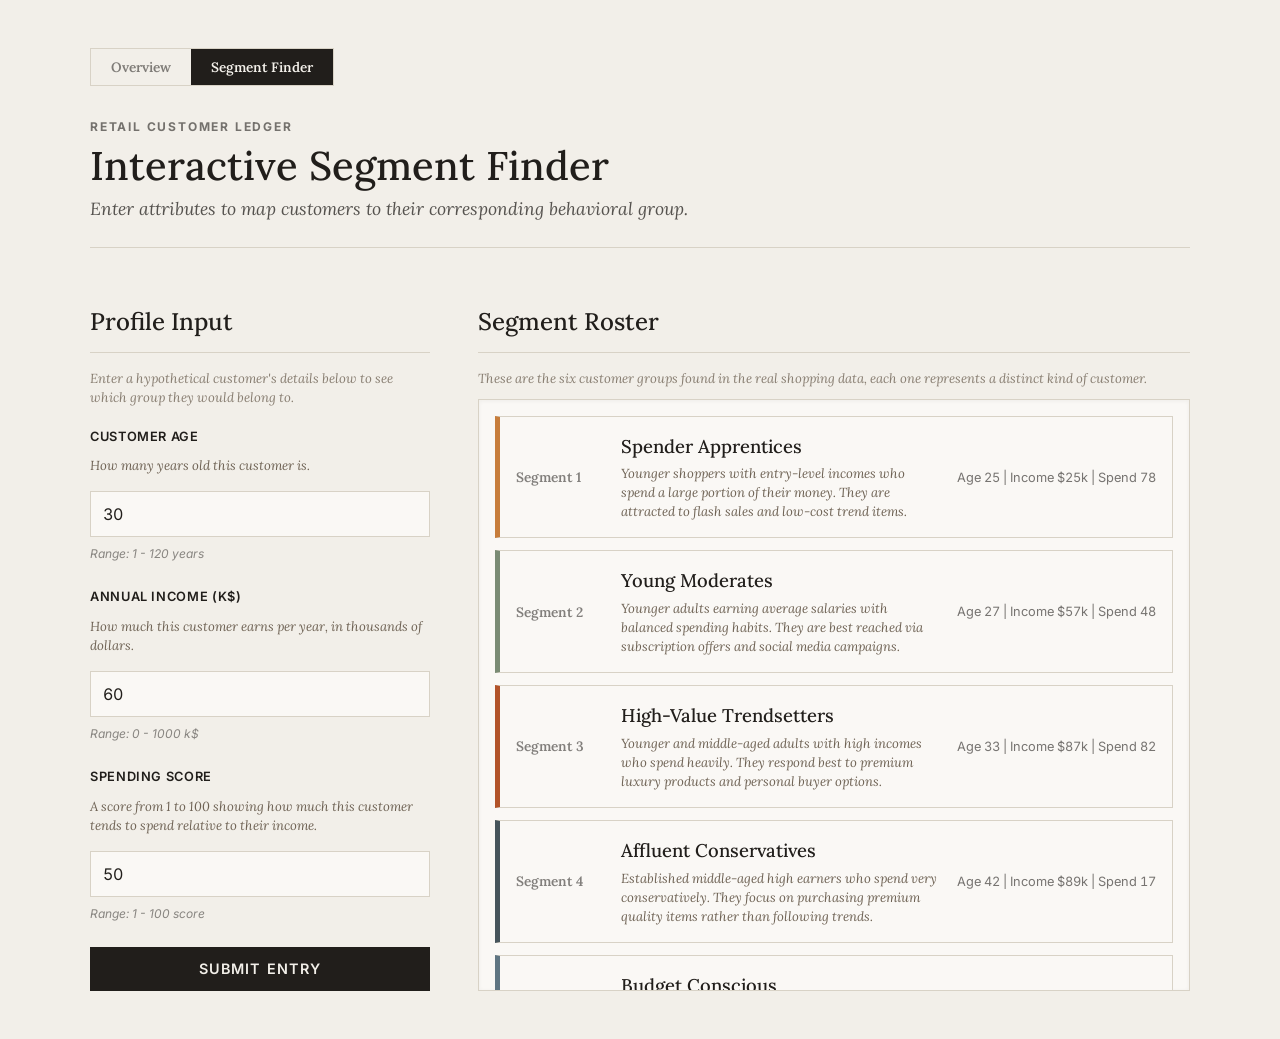
==== frontend/segment-finder.html @ 9b1ce19f "first commit" ====
<!DOCTYPE html>
<html lang="en">
<head>
    <meta charset="UTF-8">
    <meta name="viewport" content="width=device-width, initial-scale=1.0">
    <title>Interactive Segment Finder</title>
    <meta name="description" content="An interactive ledger interface to classify customer attributes and explore behavioral groups.">
    <link rel="preconnect" href="https://fonts.googleapis.com">
    <link rel="preconnect" href="https://fonts.gstatic.com" crossorigin>
    <link href="https://fonts.googleapis.com/css2?family=Inter:wght@400;500;600;700&family=Lora:ital,wght@0,400;0,500;0,600;0,700;1,400&display=swap" rel="stylesheet">
    <link rel="stylesheet" href="style.css?v=2">
</head>
<body class="tool-page">
    <div class="ledger-wrapper">
        <nav class="page-switcher">
            <a href="index.html" class="page-tab">Overview</a>
            <a href="segment-finder.html" class="page-tab active">Segment Finder</a>
        </nav>

        <header class="ledger-header">
            <span class="ledger-meta">Retail Customer Ledger</span>
            <h1>Interactive Segment Finder</h1>
            <p class="header-desc">Enter attributes to map customers to their corresponding behavioral group.</p>
        </header>

        <div class="ledger-body">
            <section class="entry-panel">
                <div class="card-header-line">
                    <h2>Profile Input</h2>
                </div>
                <p class="annotation-text section-annotation">Enter a hypothetical customer's details below to see which group they would belong to.</p>
                
                <form id="segment-form" novalidate>
                    <div class="input-field">
                        <label for="age">Customer Age</label>
                        <span class="annotation-text input-annotation">How many years old this customer is.</span>
                        <input type="number" id="age" name="age" min="1" max="120" value="30" required>
                        <span class="field-hint">Range: 1 - 120 years</span>
                    </div>

                    <div class="input-field">
                        <label for="annual_income">Annual Income (k$)</label>
                        <span class="annotation-text input-annotation">How much this customer earns per year, in thousands of dollars.</span>
                        <input type="number" id="annual_income" name="annual_income" min="0" max="1000" value="60" required>
                        <span class="field-hint">Range: 0 - 1000 k$</span>
                    </div>

                    <div class="input-field">
                        <label for="spending_score">Spending Score</label>
                        <span class="annotation-text input-annotation">A score from 1 to 100 showing how much this customer tends to spend relative to their income.</span>
                        <input type="number" id="spending_score" name="spending_score" min="1" max="100" value="50" required>
                        <span class="field-hint">Range: 1 - 100 score</span>
                    </div>

                    <button type="submit" class="ink-btn" id="submit-btn">
                        <span id="btn-text">Submit Entry</span>
                        <span id="btn-loader" class="ink-spinner" aria-hidden="true"></span>
                    </button>
                </form>

                <div id="error-banner" class="error-box" role="alert"></div>
            </section>

            <section class="roster-panel">
                <div class="card-header-line">
                    <h2>Segment Roster</h2>
                </div>
                <p class="annotation-text section-annotation">These are the six customer groups found in the real shopping data, each one represents a distinct kind of customer.</p>

                <div class="roster-drawer" id="roster-drawer" tabindex="0" aria-label="Customer Segment Roster">
                    <div class="roster-row" data-cluster-id="4">
                        <div class="row-header">
                            <span class="row-index">Segment 1</span>
                            <div class="row-title-container">
                                <h3 class="row-title">Spender Apprentices</h3>
                                <p class="annotation-text row-plain-desc">Younger shoppers with entry-level incomes who spend a large portion of their money. They are attracted to flash sales and low-cost trend items.</p>
                            </div>
                            <span class="row-summary">Age 25 | Income $25k | Spend 78</span>
                        </div>
                        <div class="row-content">
                            <p class="row-desc">Young customers with low incomes but high spending scores.</p>
                            <div class="row-strategy">
                                <span class="strategy-label">Recommended Action:</span>
                                <p class="strategy-text">Promote flash sales, student discounts, and buy-now-pay-later options.</p>
                            </div>
                            <div class="profile-slot" id="slot-4"></div>
                            <div class="row-metrics">
                                <div class="metric"><span class="val">25</span><span class="lbl">Avg Age</span></div>
                                <div class="metric"><span class="val">$25k</span><span class="lbl">Avg Income</span></div>
                                <div class="metric"><span class="val">78/100</span><span class="lbl">Avg Spend</span></div>
                                <div class="metric"><span class="val">23</span><span class="lbl">Size</span></div>
                            </div>
                        </div>
                    </div>

                    <div class="roster-row" data-cluster-id="1">
                        <div class="row-header">
                            <span class="row-index">Segment 2</span>
                            <div class="row-title-container">
                                <h3 class="row-title">Young Moderates</h3>
                                <p class="annotation-text row-plain-desc">Younger adults earning average salaries with balanced spending habits. They are best reached via subscription offers and social media campaigns.</p>
                            </div>
                            <span class="row-summary">Age 27 | Income $57k | Spend 48</span>
                        </div>
                        <div class="row-content">
                            <p class="row-desc">Younger customers with moderate incomes and moderate spending habits.</p>
                            <div class="row-strategy">
                                <span class="strategy-label">Recommended Action:</span>
                                <p class="strategy-text">Engage through social media marketing and subscription-based service offers.</p>
                            </div>
                            <div class="profile-slot" id="slot-1"></div>
                            <div class="row-metrics">
                                <div class="metric"><span class="val">27</span><span class="lbl">Avg Age</span></div>
                                <div class="metric"><span class="val">$57k</span><span class="lbl">Avg Income</span></div>
                                <div class="metric"><span class="val">48/100</span><span class="lbl">Avg Spend</span></div>
                                <div class="metric"><span class="val">39</span><span class="lbl">Size</span></div>
                            </div>
                        </div>
                    </div>

                    <div class="roster-row" data-cluster-id="3">
                        <div class="row-header">
                            <span class="row-index">Segment 3</span>
                            <div class="row-title-container">
                                <h3 class="row-title">High-Value Trendsetters</h3>
                                <p class="annotation-text row-plain-desc">Younger and middle-aged adults with high incomes who spend heavily. They respond best to premium luxury products and personal buyer options.</p>
                            </div>
                            <span class="row-summary">Age 33 | Income $87k | Spend 82</span>
                        </div>
                        <div class="row-content">
                            <p class="row-desc">Young-to-middle-aged customers with high incomes and high spending scores.</p>
                            <div class="row-strategy">
                                <span class="strategy-label">Recommended Action:</span>
                                <p class="strategy-text">Target with luxury items, new arrivals, and personal shopper services.</p>
                            </div>
                            <div class="profile-slot" id="slot-3"></div>
                            <div class="row-metrics">
                                <div class="metric"><span class="val">33</span><span class="lbl">Avg Age</span></div>
                                <div class="metric"><span class="val">$87k</span><span class="lbl">Avg Income</span></div>
                                <div class="metric"><span class="val">82/100</span><span class="lbl">Avg Spend</span></div>
                                <div class="metric"><span class="val">39</span><span class="lbl">Size</span></div>
                            </div>
                        </div>
                    </div>

                    <div class="roster-row" data-cluster-id="2">
                        <div class="row-header">
                            <span class="row-index">Segment 4</span>
                            <div class="row-title-container">
                                <h3 class="row-title">Affluent Conservatives</h3>
                                <p class="annotation-text row-plain-desc">Established middle-aged high earners who spend very conservatively. They focus on purchasing premium quality items rather than following trends.</p>
                            </div>
                            <span class="row-summary">Age 42 | Income $89k | Spend 17</span>
                        </div>
                        <div class="row-content">
                            <p class="row-desc">Middle-aged customers with high incomes but low spending scores.</p>
                            <div class="row-strategy">
                                <span class="strategy-label">Recommended Action:</span>
                                <p class="strategy-text">Target with high-end premium goods and exclusive VIP invitations.</p>
                            </div>
                            <div class="profile-slot" id="slot-2"></div>
                            <div class="row-metrics">
                                <div class="metric"><span class="val">42</span><span class="lbl">Avg Age</span></div>
                                <div class="metric"><span class="val">$89k</span><span class="lbl">Avg Income</span></div>
                                <div class="metric"><span class="val">17/100</span><span class="lbl">Avg Spend</span></div>
                                <div class="metric"><span class="val">33</span><span class="lbl">Size</span></div>
                            </div>
                        </div>
                    </div>

                    <div class="roster-row" data-cluster-id="5">
                        <div class="row-header">
                            <span class="row-index">Segment 5</span>
                            <div class="row-title-container">
                                <h3 class="row-title">Budget Conscious</h3>
                                <p class="annotation-text row-plain-desc">Middle-aged shoppers with lower incomes who spend very conservatively. They are highly price-sensitive and look for clearance sales and discounts.</p>
                            </div>
                            <span class="row-summary">Age 46 | Income $26k | Spend 19</span>
                        </div>
                        <div class="row-content">
                            <p class="row-desc">Middle-aged to older customers with low incomes and low spending scores.</p>
                            <div class="row-strategy">
                                <span class="strategy-label">Recommended Action:</span>
                                <p class="strategy-text">Focus on budget friendly products and clearance sales.</p>
                            </div>
                            <div class="profile-slot" id="slot-5"></div>
                            <div class="row-metrics">
                                <div class="metric"><span class="val">46</span><span class="lbl">Avg Age</span></div>
                                <div class="metric"><span class="val">$26k</span><span class="lbl">Avg Income</span></div>
                                <div class="metric"><span class="val">19/100</span><span class="lbl">Avg Spend</span></div>
                                <div class="metric"><span class="val">21</span><span class="lbl">Size</span></div>
                            </div>
                        </div>
                    </div>

                    <div class="roster-row" data-cluster-id="0">
                        <div class="row-header">
                            <span class="row-index">Segment 6</span>
                            <div class="row-title-container">
                                <h3 class="row-title">Traditionalists</h3>
                                <p class="annotation-text row-plain-desc">Older shoppers with moderate incomes and balanced spending habits. They prefer practical, reliable products and value-based loyalty programs.</p>
                            </div>
                            <span class="row-summary">Age 56 | Income $54k | Spend 49</span>
                        </div>
                        <div class="row-content">
                            <p class="row-desc">Older customers with moderate incomes and moderate spending habits.</p>
                            <div class="row-strategy">
                                <span class="strategy-label">Recommended Action:</span>
                                <p class="strategy-text">Target with practical, reliable products and loyalty program incentives.</p>
                            </div>
                            <div class="profile-slot" id="slot-0"></div>
                            <div class="row-metrics">
                                <div class="metric"><span class="val">56</span><span class="lbl">Avg Age</span></div>
                                <div class="metric"><span class="val">$54k</span><span class="lbl">Avg Income</span></div>
                                <div class="metric"><span class="val">49/100</span><span class="lbl">Avg Spend</span></div>
                                <div class="metric"><span class="val">45</span><span class="lbl">Size</span></div>
                            </div>
                        </div>
                    </div>
                </div>
            </section>
        </div>
    </div>
    <script src="script.js"></script>
</body>
</html>
---- frontend/style.css ----
:root {
    --paper: #F2EFE9;
    --ink: #211E1B;
    --line: #D8D2C6;
    --border-focus: #8C8273;
    --input-bg: #FAF8F5;
    --error-bg: #F5EAE6;
    --error-border: #D16A5C;
    --error-text: #8F2D1F;
    --transition-curve: cubic-bezier(0.4, 0, 0.2, 1);
    
    --seg-3: #B25329;
    --seg-4: #C77D3B;
    --seg-0: #A0825B;
    --seg-1: #7A8B74;
    --seg-5: #5F7582;
    --seg-2: #46545B;
}

* {
    box-sizing: border-box;
    margin: 0;
    padding: 0;
}

body {
    background-color: var(--paper);
    color: var(--ink);
    font-family: "Inter", -apple-system, BlinkMacSystemFont, "Segoe UI", Roboto, sans-serif;
    font-size: 0.95rem;
    line-height: 1.5;
    min-height: 100vh;
    display: flex;
    justify-content: center;
    padding: 3rem 1.5rem;
}

.ledger-wrapper {
    width: 100%;
    max-width: 1100px;
    margin: 0 auto;
    display: flex;
    flex-direction: column;
    gap: 3.5rem;
}

.page-switcher {
    display: flex;
    gap: 0;
    border: 1px solid var(--line);
    align-self: flex-start;
    margin-bottom: -1.5rem;
}

.page-tab {
    font-family: "Lora", Georgia, serif;
    font-size: 0.85rem;
    font-weight: 600;
    color: var(--ink);
    opacity: 0.55;
    text-decoration: none;
    padding: 0.5rem 1.25rem;
    transition: opacity 0.2s, background-color 0.2s;
}

.page-tab:hover {
    opacity: 0.85;
    background-color: rgba(33, 30, 27, 0.03);
}

.page-tab.active {
    opacity: 1;
    background-color: var(--ink);
    color: var(--paper);
}

.ledger-header {
    border-bottom: 1px solid var(--line);
    padding-bottom: 1.5rem;
}

.ledger-meta {
    font-size: 0.75rem;
    font-weight: 700;
    text-transform: uppercase;
    letter-spacing: 0.15em;
    color: var(--ink);
    opacity: 0.6;
    display: block;
    margin-bottom: 0.5rem;
}

h1 {
    font-family: "Lora", Georgia, serif;
    font-size: 2.5rem;
    font-weight: 500;
    line-height: 1.1;
    margin-bottom: 0.5rem;
}

.header-desc {
    font-family: "Lora", Georgia, serif;
    font-size: 1.1rem;
    font-style: italic;
    opacity: 0.75;
}

.home-section {
    display: flex;
    flex-direction: column;
    gap: 3.5rem;
    padding-bottom: 3.5rem;
    border-bottom: 1px solid var(--line);
}

.home-intro {
    max-width: 850px;
}

.home-lead {
    font-family: "Lora", Georgia, serif;
    font-size: 1.35rem;
    line-height: 1.55;
    color: var(--ink);
}

.process-deck h3,
.previews-deck h3,
.model-mechanics h3 {
    font-family: "Lora", Georgia, serif;
    font-size: 0.85rem;
    font-weight: 700;
    margin-bottom: 1.75rem;
    text-transform: uppercase;
    letter-spacing: 0.1em;
    color: var(--ink);
    opacity: 0.6;
    border-bottom: 1px solid var(--line);
    padding-bottom: 0.5rem;
}

.process-list {
    list-style: none;
    display: grid;
    grid-template-columns: repeat(4, 1fr);
    gap: 2rem;
}

.process-item {
    display: flex;
    flex-direction: column;
    gap: 0.75rem;
}

.process-num {
    font-family: "Lora", Georgia, serif;
    font-size: 2.25rem;
    font-weight: 400;
    line-height: 1;
    color: var(--ink);
    opacity: 0.25;
}

.process-content h4 {
    font-family: "Lora", Georgia, serif;
    font-size: 1.05rem;
    font-weight: 600;
    margin-bottom: 0.5rem;
}

.process-content p {
    font-size: 0.85rem;
    line-height: 1.5;
    opacity: 0.8;
}

.previews-grid {
    display: grid;
    grid-template-columns: repeat(3, 1fr);
    gap: 1.5rem;
}

.preview-card {
    background-color: var(--input-bg);
    border: 1px solid var(--line);
    padding: 1.25rem;
    display: flex;
    flex-direction: column;
    gap: 0.75rem;
}

.preview-tag {
    font-family: "Lora", Georgia, serif;
    font-size: 0.95rem;
    font-weight: 600;
    padding-bottom: 0.25rem;
    border-bottom: 2px solid var(--line);
    display: inline-block;
    align-self: flex-start;
}

.preview-tag.border-3 { border-bottom-color: var(--seg-3); }
.preview-tag.border-4 { border-bottom-color: var(--seg-4); }
.preview-tag.border-0 { border-bottom-color: var(--seg-0); }
.preview-tag.border-1 { border-bottom-color: var(--seg-1); }
.preview-tag.border-5 { border-bottom-color: var(--seg-5); }
.preview-tag.border-2 { border-bottom-color: var(--seg-2); }

.preview-card p {
    font-size: 0.8rem;
    line-height: 1.45;
    opacity: 0.8;
}

.home-cta {
    display: flex;
    justify-content: center;
    margin-top: 0.5rem;
}

.cta-btn {
    padding: 1rem 2.5rem;
    font-size: 0.95rem;
    text-decoration: none;
}

.annotation-text {
    font-family: "Lora", Georgia, serif;
    font-style: italic;
    font-size: 0.82rem;
    color: #6E6254;
    line-height: 1.45;
    display: block;
    margin-top: 0.25rem;
}

.section-annotation {
    margin-bottom: 1.25rem;
    margin-top: 0;
    opacity: 0.8;
}

.input-annotation {
    margin-bottom: 0.5rem;
    margin-top: 0.15rem;
}

.ledger-body {
    display: grid;
    grid-template-columns: 340px 1fr;
    gap: 3rem;
    align-items: start;
}

.entry-panel, .roster-panel {
    background: transparent;
}

.card-header-line {
    border-bottom: 1px solid var(--line);
    padding-bottom: 0.75rem;
    margin-bottom: 1rem;
}

h2 {
    font-family: "Lora", Georgia, serif;
    font-size: 1.5rem;
    font-weight: 500;
}

form {
    display: flex;
    flex-direction: column;
    gap: 1.5rem;
}

.input-field {
    display: flex;
    flex-direction: column;
    gap: 0.5rem;
}

label {
    font-size: 0.8rem;
    font-weight: 600;
    text-transform: uppercase;
    letter-spacing: 0.05em;
}

input[type="number"] {
    background-color: var(--input-bg);
    color: var(--ink);
    border: 1px solid var(--line);
    padding: 0.75rem;
    font-family: "Inter", sans-serif;
    font-variant-numeric: tabular-nums;
    font-size: 1rem;
    width: 100%;
    outline: none;
    transition: border-color 0.2s, box-shadow 0.2s;
}

input[type="number"]:focus {
    border-color: var(--border-focus);
    box-shadow: 0 0 0 2px rgba(140, 130, 115, 0.15);
}

.field-hint {
    font-size: 0.75rem;
    opacity: 0.5;
    font-style: italic;
}

.ink-btn {
    background-color: var(--ink);
    color: var(--paper);
    border: none;
    padding: 0.85rem;
    font-family: "Inter", sans-serif;
    font-size: 0.9rem;
    font-weight: 600;
    text-transform: uppercase;
    letter-spacing: 0.08em;
    cursor: pointer;
    display: flex;
    align-items: center;
    justify-content: center;
    gap: 0.75rem;
    position: relative;
    transition: opacity 0.2s, background-color 0.2s;
}

.ink-btn:hover {
    opacity: 0.9;
}

.ink-btn:disabled {
    opacity: 0.6;
    cursor: not-allowed;
}

.ink-spinner {
    display: none;
    width: 1rem;
    height: 1rem;
    border: 2px solid var(--paper);
    border-radius: 50%;
    border-top-color: transparent;
    animation: spin 0.8s linear infinite;
}

.ink-spinner.visible {
    display: block;
}

@keyframes spin {
    to { transform: rotate(360deg); }
}

.error-box {
    display: none;
    background-color: var(--error-bg);
    border: 1px solid var(--error-border);
    color: var(--error-text);
    padding: 0.75rem;
    font-size: 0.8rem;
    margin-top: 1.5rem;
}

.error-box.visible {
    display: block;
}

.roster-drawer {
    display: flex;
    flex-direction: column;
    gap: 0.75rem;
}

.roster-row {
    background-color: var(--input-bg);
    border: 1px solid var(--line);
    border-left-width: 5px;
    padding: 1rem;
    transition: opacity 0.3s var(--transition-curve), transform 0.3s var(--transition-curve), border-color 0.3s;
}

.roster-row[data-cluster-id="3"] { border-left-color: var(--seg-3); }
.roster-row[data-cluster-id="4"] { border-left-color: var(--seg-4); }
.roster-row[data-cluster-id="0"] { border-left-color: var(--seg-0); }
.roster-row[data-cluster-id="1"] { border-left-color: var(--seg-1); }
.roster-row[data-cluster-id="5"] { border-left-color: var(--seg-5); }
.roster-row[data-cluster-id="2"] { border-left-color: var(--seg-2); }

.row-header {
    display: grid;
    grid-template-columns: 85px 1fr auto;
    align-items: center;
    gap: 1.25rem;
}

.row-index {
    font-family: "Lora", Georgia, serif;
    font-size: 0.85rem;
    font-weight: 600;
    opacity: 0.55;
}

.row-title-container {
    display: flex;
    flex-direction: column;
}

.row-title {
    font-family: "Lora", Georgia, serif;
    font-size: 1.15rem;
    font-weight: 500;
}

.row-summary {
    font-size: 0.8rem;
    opacity: 0.6;
    font-variant-numeric: tabular-nums;
}

.row-content {
    max-height: 0;
    opacity: 0;
    overflow: hidden;
    transition: max-height 0.4s var(--transition-curve), opacity 0.4s var(--transition-curve), padding 0.4s var(--transition-curve);
}

.roster-row.active {
    background-color: #FFFFFF;
    box-shadow: 0 4px 20px rgba(33, 30, 27, 0.04);
}

.roster-row.active .row-content {
    max-height: 400px;
    opacity: 1;
    padding-top: 1.25rem;
    border-top: 1px solid var(--line);
    margin-top: 1rem;
}

.roster-row.active .row-summary {
    display: none;
}

.row-desc {
    font-family: "Lora", Georgia, serif;
    font-size: 1rem;
    line-height: 1.45;
    margin-bottom: 1.25rem;
}

.row-strategy {
    margin-bottom: 1.25rem;
    padding: 0.75rem 1rem;
    background-color: var(--paper);
    border-left: 2px solid var(--ink);
}

.strategy-label {
    font-size: 0.7rem;
    font-weight: 700;
    text-transform: uppercase;
    letter-spacing: 0.05em;
    display: block;
    margin-bottom: 0.25rem;
    opacity: 0.7;
}

.strategy-text {
    font-size: 0.85rem;
    line-height: 1.4;
}

.profile-slot {
    margin-bottom: 1.25rem;
    padding: 0.75rem 1rem;
    border: 1px dashed var(--line);
    background-color: var(--input-bg);
}

.slot-title {
    font-size: 0.7rem;
    font-weight: 700;
    text-transform: uppercase;
    letter-spacing: 0.05em;
    display: block;
    margin-bottom: 0.5rem;
    opacity: 0.7;
}

.slot-metrics {
    display: flex;
    gap: 1.5rem;
}

.slot-metric {
    font-variant-numeric: tabular-nums;
    font-size: 0.8rem;
}

.slot-metric span {
    font-weight: 600;
}

.row-metrics {
    display: grid;
    grid-template-columns: repeat(4, 1fr);
    border-top: 1px solid var(--line);
    padding-top: 1rem;
}

.metric {
    display: flex;
    flex-direction: column;
}

.metric .val {
    font-family: "Inter", sans-serif;
    font-variant-numeric: tabular-nums;
    font-size: 1.1rem;
    font-weight: 600;
}

.metric .lbl {
    font-size: 0.7rem;
    text-transform: uppercase;
    letter-spacing: 0.03em;
    opacity: 0.5;
}

.roster-row.receded {
    opacity: 0.35;
    transform: scale(0.98);
}

@media (max-width: 900px) {
    .process-list {
        grid-template-columns: 1fr 1fr;
    }
    .previews-grid {
        grid-template-columns: 1fr 1fr;
    }
}

@media (max-width: 800px) {
    body {
        padding: 2rem 1rem;
    }
    
    .ledger-wrapper {
        gap: 2.5rem;
    }
    
    .ledger-body {
        grid-template-columns: 1fr;
        gap: 2.5rem;
    }
    
    .row-header {
        grid-template-columns: 80px 1fr;
    }
    
    .row-summary {
        grid-column: 2;
        margin-top: 0.25rem;
    }
    
    .row-metrics {
        grid-template-columns: repeat(2, 1fr);
        gap: 1rem;
    }
}

@media (max-width: 600px) {
    .process-list {
        grid-template-columns: 1fr;
    }
    .previews-grid {
        grid-template-columns: 1fr;
    }
    .row-header {
        grid-template-columns: 1fr;
        gap: 0.5rem;
    }
    .row-index {
        opacity: 0.4;
    }
    .row-summary {
        grid-column: 1;
    }
}

@media (prefers-reduced-motion: reduce) {
    .roster-row,
    .row-content,
    .ink-btn,
    input,
    .page-tab {
        transition: none !important;
        animation: none !important;
    }
}

.model-mechanics {
    margin-top: 1rem;
}

.mechanics-content p {
    font-family: "Lora", Georgia, serif;
    font-size: 1.05rem;
    line-height: 1.55;
    color: var(--ink);
    margin-bottom: 1.5rem;
}

.mechanics-list {
    list-style: none;
    display: grid;
    grid-template-columns: repeat(2, 1fr);
    gap: 2rem;
}

.mechanics-list li {
    font-size: 0.85rem;
    line-height: 1.5;
    opacity: 0.8;
}

.mechanics-list li strong {
    font-family: "Lora", Georgia, serif;
    font-size: 1.05rem;
    font-weight: 600;
    display: block;
    margin-bottom: 0.5rem;
    color: var(--ink);
}

@media (max-width: 900px) {
    .mechanics-list {
        grid-template-columns: 1fr;
    }
}

@media (min-width: 1280px) {
    .tool-page .ledger-body {
        align-items: stretch;
    }
    .tool-page .roster-panel {
        position: relative;
        height: 100%;
    }
    .tool-page #roster-drawer {
        position: absolute;
        top: 95px;
        bottom: 0;
        left: 0;
        right: 0;
        overflow-y: auto;
        background-color: var(--input-bg);
        border: 1px solid var(--line);
        box-shadow: inset 0 1px 4px rgba(33, 30, 27, 0.05);
        padding: 1rem;
        outline: none;
    }
    .tool-page #roster-drawer:focus-visible {
        box-shadow: 0 0 0 2px var(--border-focus);
    }
}
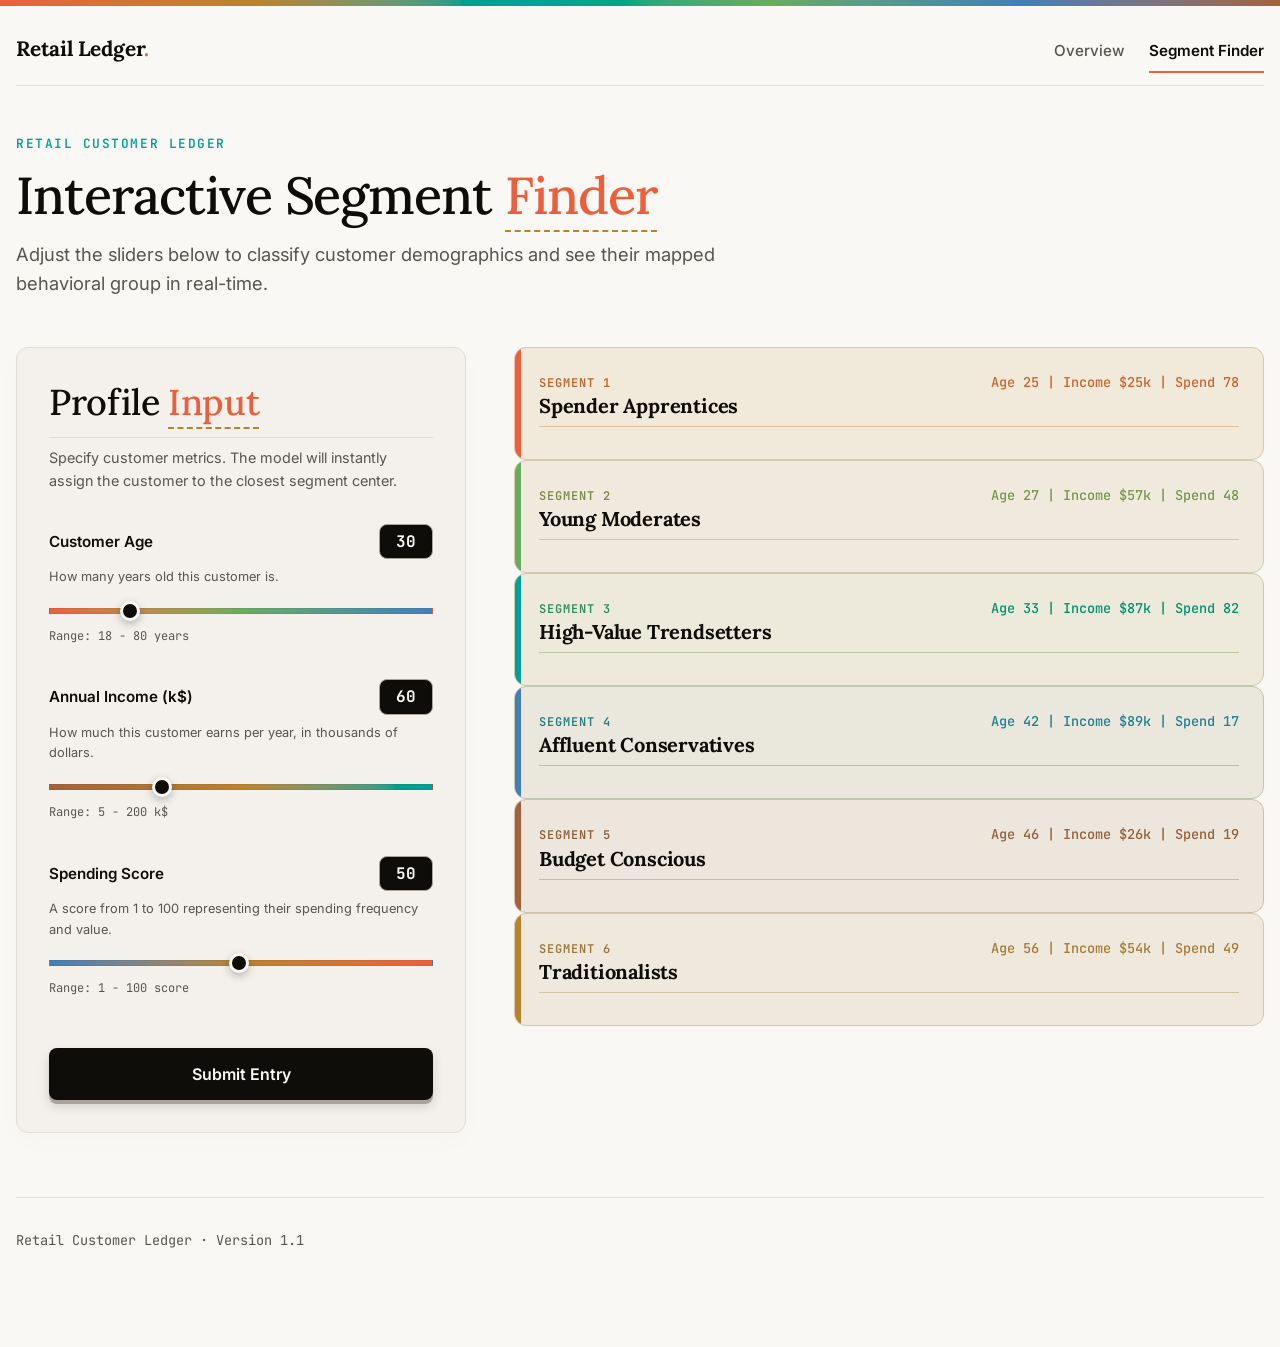
==== commit c22e12da: "Overhaul frontend style, remove comments, configure submit-only prediction with validation" ====
--- a/frontend/segment-finder.html
+++ b/frontend/segment-finder.html
@@ -1,58 +1,77 @@
 <!DOCTYPE html>
 <html lang="en">
+
 <head>
     <meta charset="UTF-8">
     <meta name="viewport" content="width=device-width, initial-scale=1.0">
     <title>Interactive Segment Finder</title>
     <meta name="description" content="An interactive ledger interface to classify customer attributes and explore behavioral groups.">
+    <link rel="icon" type="image/svg+xml" href="favicon.svg">
     <link rel="preconnect" href="https://fonts.googleapis.com">
     <link rel="preconnect" href="https://fonts.gstatic.com" crossorigin>
-    <link href="https://fonts.googleapis.com/css2?family=Inter:wght@400;500;600;700&family=Lora:ital,wght@0,400;0,500;0,600;0,700;1,400&display=swap" rel="stylesheet">
-    <link rel="stylesheet" href="style.css?v=2">
+    <link href="https://fonts.googleapis.com/css2?family=Inter:wght@400;500;600;700&family=Lora:ital,wght@0,400;0,500;0,600;0,700;1,400&family=JetBrains+Mono:wght@400;500&display=swap" rel="stylesheet">
+    <link rel="stylesheet" href="style.css">
 </head>
-<body class="tool-page">
-    <div class="ledger-wrapper">
-        <nav class="page-switcher">
-            <a href="index.html" class="page-tab">Overview</a>
-            <a href="segment-finder.html" class="page-tab active">Segment Finder</a>
+
+<body>
+    <div class="app-container">
+        <nav class="main-nav" aria-label="Primary Navigation">
+            <a href="index.html" class="nav-brand">Retail Ledger</a>
+            <div class="nav-links">
+                <a href="index.html" class="nav-link">Overview</a>
+                <a href="segment-finder.html" class="nav-link active" aria-current="page">Segment Finder</a>
+            </div>
         </nav>
 
-        <header class="ledger-header">
-            <span class="ledger-meta">Retail Customer Ledger</span>
-            <h1>Interactive Segment Finder</h1>
-            <p class="header-desc">Enter attributes to map customers to their corresponding behavioral group.</p>
+        <header class="page-header">
+            <span class="page-meta">Retail Customer Ledger</span>
+            <h1>Interactive Segment <em>Finder</em></h1>
+            <p>Adjust the sliders below to classify customer demographics and see their mapped behavioral group in real-time.</p>
         </header>
 
-        <div class="ledger-body">
-            <section class="entry-panel">
-                <div class="card-header-line">
-                    <h2>Profile Input</h2>
-                </div>
-                <p class="annotation-text section-annotation">Enter a hypothetical customer's details below to see which group they would belong to.</p>
-                
+        <div class="layout-grid">
+            <section class="card-panel" aria-labelledby="input-heading">
+                <h2 id="input-heading" class="panel-title">Profile <em>Input</em></h2>
+                <p class="panel-desc">Specify customer metrics. The model will instantly assign the customer to the closest segment center.</p>
+
                 <form id="segment-form" novalidate>
-                    <div class="input-field">
-                        <label for="age">Customer Age</label>
-                        <span class="annotation-text input-annotation">How many years old this customer is.</span>
-                        <input type="number" id="age" name="age" min="1" max="120" value="30" required>
-                        <span class="field-hint">Range: 1 - 120 years</span>
-                    </div>
-
-                    <div class="input-field">
-                        <label for="annual_income">Annual Income (k$)</label>
-                        <span class="annotation-text input-annotation">How much this customer earns per year, in thousands of dollars.</span>
-                        <input type="number" id="annual_income" name="annual_income" min="0" max="1000" value="60" required>
-                        <span class="field-hint">Range: 0 - 1000 k$</span>
-                    </div>
-
-                    <div class="input-field">
-                        <label for="spending_score">Spending Score</label>
-                        <span class="annotation-text input-annotation">A score from 1 to 100 showing how much this customer tends to spend relative to their income.</span>
-                        <input type="number" id="spending_score" name="spending_score" min="1" max="100" value="50" required>
-                        <span class="field-hint">Range: 1 - 100 score</span>
-                    </div>
-
-                    <button type="submit" class="ink-btn" id="submit-btn">
+                    <div class="input-group">
+                        <div class="input-label-container">
+                            <label for="age">Customer Age</label>
+                            <span class="input-val-display" id="age-val">30</span>
+                        </div>
+                        <span class="input-annotation">How many years old this customer is.</span>
+                        <div class="slider-container">
+                            <input type="range" id="age" name="age" min="18" max="80" value="30" required aria-describedby="age-hint">
+                        </div>
+                        <span class="field-hint" id="age-hint" style="font-size: 0.75rem; color: var(--color-ink-muted); font-family: var(--font-mono);">Range: 18 - 80 years</span>
+                    </div>
+
+                    <div class="input-group">
+                        <div class="input-label-container">
+                            <label for="annual_income">Annual Income (k$)</label>
+                            <span class="input-val-display" id="annual_income-val">60</span>
+                        </div>
+                        <span class="input-annotation">How much this customer earns per year, in thousands of dollars.</span>
+                        <div class="slider-container">
+                            <input type="range" id="annual_income" name="annual_income" min="5" max="200" value="60" required aria-describedby="income-hint">
+                        </div>
+                        <span class="field-hint" id="income-hint" style="font-size: 0.75rem; color: var(--color-ink-muted); font-family: var(--font-mono);">Range: 5 - 200 k$</span>
+                    </div>
+
+                    <div class="input-group">
+                        <div class="input-label-container">
+                            <label for="spending_score">Spending Score</label>
+                            <span class="input-val-display" id="spending_score-val">50</span>
+                        </div>
+                        <span class="input-annotation">A score from 1 to 100 representing their spending frequency and value.</span>
+                        <div class="slider-container">
+                            <input type="range" id="spending_score" name="spending_score" min="1" max="100" value="50" required aria-describedby="spending-hint">
+                        </div>
+                        <span class="field-hint" id="spending-hint" style="font-size: 0.75rem; color: var(--color-ink-muted); font-family: var(--font-mono);">Range: 1 - 100 score</span>
+                    </div>
+
+                    <button type="submit" class="ink-btn" id="submit-btn" style="margin-top: var(--space-4);">
                         <span id="btn-text">Submit Entry</span>
                         <span id="btn-loader" class="ink-spinner" aria-hidden="true"></span>
                     </button>
@@ -61,166 +80,276 @@
                 <div id="error-banner" class="error-box" role="alert"></div>
             </section>
 
-            <section class="roster-panel">
-                <div class="card-header-line">
-                    <h2>Segment Roster</h2>
-                </div>
-                <p class="annotation-text section-annotation">These are the six customer groups found in the real shopping data, each one represents a distinct kind of customer.</p>
-
-                <div class="roster-drawer" id="roster-drawer" tabindex="0" aria-label="Customer Segment Roster">
-                    <div class="roster-row" data-cluster-id="4">
-                        <div class="row-header">
-                            <span class="row-index">Segment 1</span>
-                            <div class="row-title-container">
-                                <h3 class="row-title">Spender Apprentices</h3>
-                                <p class="annotation-text row-plain-desc">Younger shoppers with entry-level incomes who spend a large portion of their money. They are attracted to flash sales and low-cost trend items.</p>
-                            </div>
-                            <span class="row-summary">Age 25 | Income $25k | Spend 78</span>
-                        </div>
-                        <div class="row-content">
-                            <p class="row-desc">Young customers with low incomes but high spending scores.</p>
-                            <div class="row-strategy">
-                                <span class="strategy-label">Recommended Action:</span>
-                                <p class="strategy-text">Promote flash sales, student discounts, and buy-now-pay-later options.</p>
-                            </div>
-                            <div class="profile-slot" id="slot-4"></div>
-                            <div class="row-metrics">
-                                <div class="metric"><span class="val">25</span><span class="lbl">Avg Age</span></div>
-                                <div class="metric"><span class="val">$25k</span><span class="lbl">Avg Income</span></div>
-                                <div class="metric"><span class="val">78/100</span><span class="lbl">Avg Spend</span></div>
-                                <div class="metric"><span class="val">23</span><span class="lbl">Size</span></div>
-                            </div>
-                        </div>
-                    </div>
-
-                    <div class="roster-row" data-cluster-id="1">
-                        <div class="row-header">
-                            <span class="row-index">Segment 2</span>
-                            <div class="row-title-container">
-                                <h3 class="row-title">Young Moderates</h3>
-                                <p class="annotation-text row-plain-desc">Younger adults earning average salaries with balanced spending habits. They are best reached via subscription offers and social media campaigns.</p>
-                            </div>
-                            <span class="row-summary">Age 27 | Income $57k | Spend 48</span>
-                        </div>
-                        <div class="row-content">
-                            <p class="row-desc">Younger customers with moderate incomes and moderate spending habits.</p>
-                            <div class="row-strategy">
-                                <span class="strategy-label">Recommended Action:</span>
-                                <p class="strategy-text">Engage through social media marketing and subscription-based service offers.</p>
-                            </div>
-                            <div class="profile-slot" id="slot-1"></div>
-                            <div class="row-metrics">
-                                <div class="metric"><span class="val">27</span><span class="lbl">Avg Age</span></div>
-                                <div class="metric"><span class="val">$57k</span><span class="lbl">Avg Income</span></div>
-                                <div class="metric"><span class="val">48/100</span><span class="lbl">Avg Spend</span></div>
-                                <div class="metric"><span class="val">39</span><span class="lbl">Size</span></div>
-                            </div>
-                        </div>
-                    </div>
-
-                    <div class="roster-row" data-cluster-id="3">
-                        <div class="row-header">
-                            <span class="row-index">Segment 3</span>
-                            <div class="row-title-container">
-                                <h3 class="row-title">High-Value Trendsetters</h3>
-                                <p class="annotation-text row-plain-desc">Younger and middle-aged adults with high incomes who spend heavily. They respond best to premium luxury products and personal buyer options.</p>
-                            </div>
-                            <span class="row-summary">Age 33 | Income $87k | Spend 82</span>
-                        </div>
-                        <div class="row-content">
-                            <p class="row-desc">Young-to-middle-aged customers with high incomes and high spending scores.</p>
-                            <div class="row-strategy">
-                                <span class="strategy-label">Recommended Action:</span>
-                                <p class="strategy-text">Target with luxury items, new arrivals, and personal shopper services.</p>
-                            </div>
-                            <div class="profile-slot" id="slot-3"></div>
-                            <div class="row-metrics">
-                                <div class="metric"><span class="val">33</span><span class="lbl">Avg Age</span></div>
-                                <div class="metric"><span class="val">$87k</span><span class="lbl">Avg Income</span></div>
-                                <div class="metric"><span class="val">82/100</span><span class="lbl">Avg Spend</span></div>
-                                <div class="metric"><span class="val">39</span><span class="lbl">Size</span></div>
-                            </div>
-                        </div>
-                    </div>
-
-                    <div class="roster-row" data-cluster-id="2">
-                        <div class="row-header">
-                            <span class="row-index">Segment 4</span>
-                            <div class="row-title-container">
-                                <h3 class="row-title">Affluent Conservatives</h3>
-                                <p class="annotation-text row-plain-desc">Established middle-aged high earners who spend very conservatively. They focus on purchasing premium quality items rather than following trends.</p>
-                            </div>
-                            <span class="row-summary">Age 42 | Income $89k | Spend 17</span>
-                        </div>
-                        <div class="row-content">
-                            <p class="row-desc">Middle-aged customers with high incomes but low spending scores.</p>
-                            <div class="row-strategy">
-                                <span class="strategy-label">Recommended Action:</span>
-                                <p class="strategy-text">Target with high-end premium goods and exclusive VIP invitations.</p>
-                            </div>
-                            <div class="profile-slot" id="slot-2"></div>
-                            <div class="row-metrics">
-                                <div class="metric"><span class="val">42</span><span class="lbl">Avg Age</span></div>
-                                <div class="metric"><span class="val">$89k</span><span class="lbl">Avg Income</span></div>
-                                <div class="metric"><span class="val">17/100</span><span class="lbl">Avg Spend</span></div>
-                                <div class="metric"><span class="val">33</span><span class="lbl">Size</span></div>
-                            </div>
-                        </div>
-                    </div>
-
-                    <div class="roster-row" data-cluster-id="5">
-                        <div class="row-header">
-                            <span class="row-index">Segment 5</span>
-                            <div class="row-title-container">
-                                <h3 class="row-title">Budget Conscious</h3>
-                                <p class="annotation-text row-plain-desc">Middle-aged shoppers with lower incomes who spend very conservatively. They are highly price-sensitive and look for clearance sales and discounts.</p>
-                            </div>
-                            <span class="row-summary">Age 46 | Income $26k | Spend 19</span>
-                        </div>
-                        <div class="row-content">
-                            <p class="row-desc">Middle-aged to older customers with low incomes and low spending scores.</p>
-                            <div class="row-strategy">
-                                <span class="strategy-label">Recommended Action:</span>
-                                <p class="strategy-text">Focus on budget friendly products and clearance sales.</p>
-                            </div>
-                            <div class="profile-slot" id="slot-5"></div>
-                            <div class="row-metrics">
-                                <div class="metric"><span class="val">46</span><span class="lbl">Avg Age</span></div>
-                                <div class="metric"><span class="val">$26k</span><span class="lbl">Avg Income</span></div>
-                                <div class="metric"><span class="val">19/100</span><span class="lbl">Avg Spend</span></div>
-                                <div class="metric"><span class="val">21</span><span class="lbl">Size</span></div>
-                            </div>
-                        </div>
-                    </div>
-
-                    <div class="roster-row" data-cluster-id="0">
-                        <div class="row-header">
-                            <span class="row-index">Segment 6</span>
-                            <div class="row-title-container">
-                                <h3 class="row-title">Traditionalists</h3>
-                                <p class="annotation-text row-plain-desc">Older shoppers with moderate incomes and balanced spending habits. They prefer practical, reliable products and value-based loyalty programs.</p>
-                            </div>
-                            <span class="row-summary">Age 56 | Income $54k | Spend 49</span>
-                        </div>
-                        <div class="row-content">
-                            <p class="row-desc">Older customers with moderate incomes and moderate spending habits.</p>
-                            <div class="row-strategy">
-                                <span class="strategy-label">Recommended Action:</span>
-                                <p class="strategy-text">Target with practical, reliable products and loyalty program incentives.</p>
-                            </div>
-                            <div class="profile-slot" id="slot-0"></div>
-                            <div class="row-metrics">
-                                <div class="metric"><span class="val">56</span><span class="lbl">Avg Age</span></div>
-                                <div class="metric"><span class="val">$54k</span><span class="lbl">Avg Income</span></div>
-                                <div class="metric"><span class="val">49/100</span><span class="lbl">Avg Spend</span></div>
-                                <div class="metric"><span class="val">45</span><span class="lbl">Size</span></div>
+            <section class="roster-panel" aria-labelledby="roster-heading">
+                <h2 id="roster-heading" style="display: none;">Segment Roster</h2>
+                <div class="roster-drawer" id="roster-drawer" aria-label="Customer Segment Roster">
+                    <div class="roster-card" data-cluster="4">
+                        <div class="card-header">
+                            <div class="card-title-group">
+                                <span class="card-index">Segment 1</span>
+                                <h3 class="card-title">Spender Apprentices</h3>
+                            </div>
+                            <span class="card-meta-summary">Age 25 | Income $25k | Spend 78</span>
+                        </div>
+                        <div class="card-body">
+                            <p class="card-description">Younger shoppers with entry-level incomes who spend a large portion of their money. They are attracted to flash sales and low-cost trend items.</p>
+                            <div class="card-strategy">
+                                <span class="strategy-title">Recommended Strategy</span>
+                                <p class="strategy-text">Promote low-cost trend items, flash sales, student discounts, and buy-now-pay-later payment options.</p>
+                            </div>
+                            <div class="profile-match-slot" id="match-4">
+                                <div class="match-slot-header">Current Match Profile</div>
+                                <div class="match-slot-metrics">
+                                    <div class="match-slot-metric">Age: <span class="match-age">—</span></div>
+                                    <div class="match-slot-metric">Income: $<span class="match-income">—</span>k</div>
+                                    <div class="match-slot-metric">Spend Score: <span class="match-spend">—</span>/100</div>
+                                </div>
+                            </div>
+                            <div class="card-metrics">
+                                <div class="metric-box">
+                                    <span class="metric-val">25.0</span>
+                                    <span class="metric-lbl">Avg Age</span>
+                                </div>
+                                <div class="metric-box">
+                                    <span class="metric-val">$25.3k</span>
+                                    <span class="metric-lbl">Avg Income</span>
+                                </div>
+                                <div class="metric-box">
+                                    <span class="metric-val">77.6</span>
+                                    <span class="metric-lbl">Avg Spend</span>
+                                </div>
+                                <div class="metric-box">
+                                    <span class="metric-val">23</span>
+                                    <span class="metric-lbl">Size</span>
+                                </div>
+                            </div>
+                        </div>
+                    </div>
+
+                    <div class="roster-card" data-cluster="1">
+                        <div class="card-header">
+                            <div class="card-title-group">
+                                <span class="card-index">Segment 2</span>
+                                <h3 class="card-title">Young Moderates</h3>
+                            </div>
+                            <span class="card-meta-summary">Age 27 | Income $57k | Spend 48</span>
+                        </div>
+                        <div class="card-body">
+                            <p class="card-description">Younger adults earning average salaries with balanced spending habits. They are best reached via subscription offers and social media campaigns.</p>
+                            <div class="card-strategy">
+                                <span class="strategy-title">Recommended Strategy</span>
+                                <p class="strategy-text">Engage through social media marketing, mobile-first promotions, and subscription-based service offers.</p>
+                            </div>
+                            <div class="profile-match-slot" id="match-1">
+                                <div class="match-slot-header">Current Match Profile</div>
+                                <div class="match-slot-metrics">
+                                    <div class="match-slot-metric">Age: <span class="match-age">—</span></div>
+                                    <div class="match-slot-metric">Income: $<span class="match-income">—</span>k</div>
+                                    <div class="match-slot-metric">Spend Score: <span class="match-spend">—</span>/100</div>
+                                </div>
+                            </div>
+                            <div class="card-metrics">
+                                <div class="metric-box">
+                                    <span class="metric-val">26.8</span>
+                                    <span class="metric-lbl">Avg Age</span>
+                                </div>
+                                <div class="metric-box">
+                                    <span class="metric-val">$57.1k</span>
+                                    <span class="metric-lbl">Avg Income</span>
+                                </div>
+                                <div class="metric-box">
+                                    <span class="metric-val">48.1</span>
+                                    <span class="metric-lbl">Avg Spend</span>
+                                </div>
+                                <div class="metric-box">
+                                    <span class="metric-val">39</span>
+                                    <span class="metric-lbl">Size</span>
+                                </div>
+                            </div>
+                        </div>
+                    </div>
+
+                    <div class="roster-card" data-cluster="3">
+                        <div class="card-header">
+                            <div class="card-title-group">
+                                <span class="card-index">Segment 3</span>
+                                <h3 class="card-title">High-Value Trendsetters</h3>
+                            </div>
+                            <span class="card-meta-summary">Age 33 | Income $87k | Spend 82</span>
+                        </div>
+                        <div class="card-body">
+                            <p class="card-description">Younger and middle-aged adults with high incomes who spend heavily. They respond best to premium luxury products and personal buyer options.</p>
+                            <div class="card-strategy">
+                                <span class="strategy-title">Recommended Strategy</span>
+                                <p class="strategy-text">Target with luxury items, new arrivals, high-prestige product launches, and personal shopper services.</p>
+                            </div>
+                            <div class="profile-match-slot" id="match-3">
+                                <div class="match-slot-header">Current Match Profile</div>
+                                <div class="match-slot-metrics">
+                                    <div class="match-slot-metric">Age: <span class="match-age">—</span></div>
+                                    <div class="match-slot-metric">Income: $<span class="match-income">—</span>k</div>
+                                    <div class="match-slot-metric">Spend Score: <span class="match-spend">—</span>/100</div>
+                                </div>
+                            </div>
+                            <div class="card-metrics">
+                                <div class="metric-box">
+                                    <span class="metric-val">32.7</span>
+                                    <span class="metric-lbl">Avg Age</span>
+                                </div>
+                                <div class="metric-box">
+                                    <span class="metric-val">$86.5k</span>
+                                    <span class="metric-lbl">Avg Income</span>
+                                </div>
+                                <div class="metric-box">
+                                    <span class="metric-val">82.1</span>
+                                    <span class="metric-lbl">Avg Spend</span>
+                                </div>
+                                <div class="metric-box">
+                                    <span class="metric-val">39</span>
+                                    <span class="metric-lbl">Size</span>
+                                </div>
+                            </div>
+                        </div>
+                    </div>
+
+                    <div class="roster-card" data-cluster="2">
+                        <div class="card-header">
+                            <div class="card-title-group">
+                                <span class="card-index">Segment 4</span>
+                                <h3 class="card-title">Affluent Conservatives</h3>
+                            </div>
+                            <span class="card-meta-summary">Age 42 | Income $89k | Spend 17</span>
+                        </div>
+                        <div class="card-body">
+                            <p class="card-description">Established middle-aged high earners who spend very conservatively. They focus on purchasing premium quality items rather than following trends.</p>
+                            <div class="card-strategy">
+                                <span class="strategy-title">Recommended Strategy</span>
+                                <p class="strategy-text">Target with high-end premium goods, exclusive VIP invitations, and personalized loyalty benefits emphasizing long-term value.</p>
+                            </div>
+                            <div class="profile-match-slot" id="match-2">
+                                <div class="match-slot-header">Current Match Profile</div>
+                                <div class="match-slot-metrics">
+                                    <div class="match-slot-metric">Age: <span class="match-age">—</span></div>
+                                    <div class="match-slot-metric">Income: $<span class="match-income">—</span>k</div>
+                                    <div class="match-slot-metric">Spend Score: <span class="match-spend">—</span>/100</div>
+                                </div>
+                            </div>
+                            <div class="card-metrics">
+                                <div class="metric-box">
+                                    <span class="metric-val">41.9</span>
+                                    <span class="metric-lbl">Avg Age</span>
+                                </div>
+                                <div class="metric-box">
+                                    <span class="metric-val">$88.9k</span>
+                                    <span class="metric-lbl">Avg Income</span>
+                                </div>
+                                <div class="metric-box">
+                                    <span class="metric-val">17.0</span>
+                                    <span class="metric-lbl">Avg Spend</span>
+                                </div>
+                                <div class="metric-box">
+                                    <span class="metric-val">33</span>
+                                    <span class="metric-lbl">Size</span>
+                                </div>
+                            </div>
+                        </div>
+                    </div>
+
+                    <div class="roster-card" data-cluster="5">
+                        <div class="card-header">
+                            <div class="card-title-group">
+                                <span class="card-index">Segment 5</span>
+                                <h3 class="card-title">Budget Conscious</h3>
+                            </div>
+                            <span class="card-meta-summary">Age 46 | Income $26k | Spend 19</span>
+                        </div>
+                        <div class="card-body">
+                            <p class="card-description">Middle-aged shoppers with lower incomes who spend very conservatively. They are highly price-sensitive and look for clearance sales and discounts.</p>
+                            <div class="card-strategy">
+                                <span class="strategy-title">Recommended Strategy</span>
+                                <p class="strategy-text">Focus on budget friendly products, clearance sales, and basic utility offerings.</p>
+                            </div>
+                            <div class="profile-match-slot" id="match-5">
+                                <div class="match-slot-header">Current Match Profile</div>
+                                <div class="match-slot-metrics">
+                                    <div class="match-slot-metric">Age: <span class="match-age">—</span></div>
+                                    <div class="match-slot-metric">Income: $<span class="match-income">—</span>k</div>
+                                    <div class="match-slot-metric">Spend Score: <span class="match-spend">—</span>/100</div>
+                                </div>
+                            </div>
+                            <div class="card-metrics">
+                                <div class="metric-box">
+                                    <span class="metric-val">45.5</span>
+                                    <span class="metric-lbl">Avg Age</span>
+                                </div>
+                                <div class="metric-box">
+                                    <span class="metric-val">$26.3k</span>
+                                    <span class="metric-lbl">Avg Income</span>
+                                </div>
+                                <div class="metric-box">
+                                    <span class="metric-val">19.4</span>
+                                    <span class="metric-lbl">Avg Spend</span>
+                                </div>
+                                <div class="metric-box">
+                                    <span class="metric-val">21</span>
+                                    <span class="metric-lbl">Size</span>
+                                </div>
+                            </div>
+                        </div>
+                    </div>
+
+                    <div class="roster-card" data-cluster="0">
+                        <div class="card-header">
+                            <div class="card-title-group">
+                                <span class="card-index">Segment 6</span>
+                                <h3 class="card-title">Traditionalists</h3>
+                            </div>
+                            <span class="card-meta-summary">Age 56 | Income $54k | Spend 49</span>
+                        </div>
+                        <div class="card-body">
+                            <p class="card-description">Older shoppers with moderate incomes and balanced spending habits. They prefer practical, reliable products and value-based loyalty programs.</p>
+                            <div class="card-strategy">
+                                <span class="strategy-title">Recommended Strategy</span>
+                                <p class="strategy-text">Target with practical, reliable products, loyalty program incentives, and value-based promotions.</p>
+                            </div>
+                            <div class="profile-match-slot" id="match-0">
+                                <div class="match-slot-header">Current Match Profile</div>
+                                <div class="match-slot-metrics">
+                                    <div class="match-slot-metric">Age: <span class="match-age">—</span></div>
+                                    <div class="match-slot-metric">Income: $<span class="match-income">—</span>k</div>
+                                    <div class="match-slot-metric">Spend Score: <span class="match-spend">—</span>/100</div>
+                                </div>
+                            </div>
+                            <div class="card-metrics">
+                                <div class="metric-box">
+                                    <span class="metric-val">56.3</span>
+                                    <span class="metric-lbl">Avg Age</span>
+                                </div>
+                                <div class="metric-box">
+                                    <span class="metric-val">$54.3k</span>
+                                    <span class="metric-lbl">Avg Income</span>
+                                </div>
+                                <div class="metric-box">
+                                    <span class="metric-val">49.1</span>
+                                    <span class="metric-lbl">Avg Spend</span>
+                                </div>
+                                <div class="metric-box">
+                                    <span class="metric-val">45</span>
+                                    <span class="metric-lbl">Size</span>
+                                </div>
                             </div>
                         </div>
                     </div>
                 </div>
             </section>
         </div>
+
+        <footer class="main-footer">
+            <span class="colophon-meta">Retail Customer Ledger · Version 1.1</span>
+        </footer>
     </div>
+
     <script src="script.js"></script>
 </body>
+
 </html>
--- a/frontend/style.css
+++ b/frontend/style.css
@@ -1,673 +1,916 @@
 :root {
-    --paper: #F2EFE9;
-    --ink: #211E1B;
-    --line: #D8D2C6;
-    --border-focus: #8C8273;
-    --input-bg: #FAF8F5;
-    --error-bg: #F5EAE6;
-    --error-border: #D16A5C;
-    --error-text: #8F2D1F;
-    --transition-curve: cubic-bezier(0.4, 0, 0.2, 1);
-    
-    --seg-3: #B25329;
-    --seg-4: #C77D3B;
-    --seg-0: #A0825B;
-    --seg-1: #7A8B74;
-    --seg-5: #5F7582;
-    --seg-2: #46545B;
+  --color-paper: oklch(98.0% 0.006 85);
+  --color-paper-2: oklch(96.0% 0.008 85);
+  --color-paper-3: oklch(93.5% 0.012 85);
+  --color-ink: oklch(16.0% 0.006 85);
+  --color-ink-muted: oklch(45.0% 0.008 85);
+  --color-focus: oklch(60.0% 0.12 250);
+  --color-border: oklch(90.0% 0.008 85);
+  --color-border-dark: oklch(72.0% 0.012 85);
+  --color-error-bg: oklch(94.0% 0.025 25);
+  --color-error-border: oklch(65.0% 0.15 25);
+  --color-error-text: oklch(40.0% 0.16 25);
+  --color-success-bg: oklch(95.0% 0.025 140);
+  --color-success-border: oklch(68.0% 0.14 140);
+  --color-success-text: oklch(35.0% 0.12 140);
+  --color-seg-0: oklch(65.0% 0.12 75);
+  --color-seg-1: oklch(68.0% 0.13 140);
+  --color-seg-2: oklch(58.0% 0.11 250);
+  --color-seg-3: oklch(62.0% 0.15 190);
+  --color-seg-4: oklch(66.0% 0.18 35);
+  --color-seg-5: oklch(56.0% 0.10 50);
+  --font-display: "Lora", "Georgia", serif;
+  --font-body: "Inter", -apple-system, sans-serif;
+  --font-mono: "JetBrains Mono", "Courier New", monospace;
+  --space-1: 0.25rem;
+  --space-2: 0.5rem;
+  --space-3: 0.75rem;
+  --space-4: 1rem;
+  --space-6: 1.5rem;
+  --space-8: 2rem;
+  --space-12: 3rem;
+  --space-16: 4rem;
+  --radius-sm: 4px;
+  --radius-md: 8px;
+  --radius-lg: 12px;
+  --max-width: 1280px;
+  --transition-smooth: all 260ms cubic-bezier(0.16, 1, 0.3, 1);
+  --transition-fast: all 120ms cubic-bezier(0.2, 0.8, 0.2, 1);
 }
 
 * {
-    box-sizing: border-box;
-    margin: 0;
-    padding: 0;
+  box-sizing: border-box;
+  margin: 0;
+  padding: 0;
+}
+
+html, body {
+  background-color: var(--color-paper);
+  color: var(--color-ink);
+  font-family: var(--font-body);
+  font-size: 16px;
+  line-height: 1.6;
+  min-height: 100vh;
+  -webkit-font-smoothing: antialiased;
 }
 
 body {
-    background-color: var(--paper);
-    color: var(--ink);
-    font-family: "Inter", -apple-system, BlinkMacSystemFont, "Segoe UI", Roboto, sans-serif;
-    font-size: 0.95rem;
-    line-height: 1.5;
-    min-height: 100vh;
-    display: flex;
-    justify-content: center;
-    padding: 3rem 1.5rem;
-}
-
-.ledger-wrapper {
-    width: 100%;
-    max-width: 1100px;
-    margin: 0 auto;
-    display: flex;
+  display: flex;
+  flex-direction: column;
+  align-items: center;
+  padding: 0 var(--space-4);
+  overflow-x: clip;
+}
+
+body::before {
+  content: "";
+  display: block;
+  width: 100%;
+  height: 6px;
+  background: linear-gradient(90deg, 
+    var(--color-seg-4) 0%, 
+    var(--color-seg-0) 20%, 
+    var(--color-seg-3) 40%, 
+    var(--color-seg-1) 60%, 
+    var(--color-seg-2) 80%, 
+    var(--color-seg-5) 100%
+  );
+  position: absolute;
+  top: 0;
+  left: 0;
+  z-index: 100;
+}
+
+h1, h2, h3, h4 {
+  font-family: var(--font-display);
+  font-weight: 500;
+  line-height: 1.25;
+  color: var(--color-ink);
+}
+
+h1 {
+  font-size: clamp(2rem, 4vw + 0.5rem, 3.25rem);
+  letter-spacing: -0.02em;
+}
+
+h2 {
+  font-size: clamp(1.6rem, 2.5vw + 0.25rem, 2.35rem);
+  letter-spacing: -0.01em;
+  margin-bottom: var(--space-6);
+}
+
+h3 {
+  font-size: 1.35rem;
+}
+
+p {
+  color: var(--color-ink-muted);
+}
+
+h1 em, h2 em, h3 em {
+  font-style: normal;
+  color: var(--color-seg-4);
+  border-bottom: 2px dashed var(--color-seg-0);
+  padding-bottom: 2px;
+}
+
+.app-container {
+  width: 100%;
+  max-width: var(--max-width);
+  margin: 0 auto;
+  display: flex;
+  flex-direction: column;
+  min-height: 100vh;
+  padding-bottom: var(--space-16);
+  position: relative;
+}
+
+.main-nav {
+  display: flex;
+  justify-content: space-between;
+  align-items: baseline;
+  width: 100%;
+  padding: var(--space-8) 0 var(--space-4) 0;
+  border-bottom: 1px solid var(--color-border);
+  margin-bottom: var(--space-12);
+}
+
+.nav-brand {
+  font-family: var(--font-display);
+  font-size: 1.3rem;
+  font-weight: 700;
+  text-decoration: none;
+  color: var(--color-ink);
+  letter-spacing: -0.01em;
+}
+
+.nav-brand::after {
+  content: ".";
+  color: var(--color-seg-4);
+}
+
+.nav-links {
+  display: flex;
+  gap: var(--space-6);
+}
+
+.nav-link {
+  font-size: 0.95rem;
+  font-weight: 500;
+  text-decoration: none;
+  color: var(--color-ink-muted);
+  transition: var(--transition-fast);
+  position: relative;
+  padding-bottom: 6px;
+}
+
+.nav-link:hover {
+  color: var(--color-ink);
+}
+
+.nav-link.active {
+  color: var(--color-ink);
+  font-weight: 600;
+}
+
+.nav-link.active::after {
+  content: "";
+  position: absolute;
+  bottom: -4px;
+  left: 0;
+  width: 100%;
+  height: 2px;
+  background: var(--color-seg-4);
+}
+
+.page-header {
+  margin-bottom: var(--space-12);
+  max-width: 760px;
+}
+
+.page-meta {
+  font-family: var(--font-mono);
+  font-size: 0.8rem;
+  text-transform: uppercase;
+  letter-spacing: 0.12em;
+  color: var(--color-seg-3);
+  font-weight: 600;
+  display: block;
+  margin-bottom: var(--space-2);
+}
+
+.page-header h1 {
+  margin-bottom: var(--space-3);
+}
+
+.page-header p {
+  font-size: 1.15rem;
+  line-height: 1.6;
+}
+
+.layout-grid {
+  display: grid;
+  grid-template-columns: 4.5fr 7.5fr;
+  gap: var(--space-12);
+  align-items: start;
+}
+
+.card-panel {
+  background: var(--color-paper-2);
+  border: 1px solid var(--color-border);
+  border-radius: var(--radius-lg);
+  padding: var(--space-8);
+  box-shadow: 0 8px 24px rgba(0, 0, 0, 0.02);
+  transition: var(--transition-smooth);
+}
+
+.card-panel:focus-within {
+  border-color: var(--color-border-dark);
+}
+
+.panel-title {
+  margin-bottom: var(--space-2);
+  border-bottom: 1px solid var(--color-border);
+  padding-bottom: var(--space-3);
+}
+
+.panel-desc {
+  font-size: 0.9rem;
+  margin-bottom: var(--space-8);
+  color: var(--color-ink-muted);
+}
+
+.input-group {
+  margin-bottom: var(--space-8);
+}
+
+.input-label-container {
+  display: flex;
+  justify-content: space-between;
+  align-items: baseline;
+  margin-bottom: var(--space-2);
+}
+
+.input-label-container label {
+  font-weight: 600;
+  font-size: 0.95rem;
+  color: var(--color-ink);
+}
+
+.input-val-display {
+  font-family: var(--font-mono);
+  font-size: 1rem;
+  font-weight: 700;
+  color: var(--color-paper);
+  background: var(--color-ink);
+  padding: var(--space-1) var(--space-3);
+  border-radius: var(--radius-md);
+  border: 1px solid var(--color-border-dark);
+  min-width: 54px;
+  text-align: center;
+  box-shadow: inset 0 1px 3px rgba(0,0,0,0.1);
+  transition: var(--transition-fast);
+}
+
+.input-annotation {
+  display: block;
+  font-size: 0.8rem;
+  color: var(--color-ink-muted);
+  margin-bottom: var(--space-3);
+}
+
+.slider-container {
+  position: relative;
+  display: flex;
+  align-items: center;
+  width: 100%;
+}
+
+input[type="range"] {
+  -webkit-appearance: none;
+  appearance: none;
+  width: 100%;
+  height: 6px;
+  border-radius: var(--radius-pill);
+  outline: none;
+  margin: var(--space-2) 0;
+  transition: var(--transition-fast);
+  border: 1px solid rgba(0, 0, 0, 0.05);
+}
+
+#age {
+  background: linear-gradient(to right, var(--color-seg-4), var(--color-seg-1), var(--color-seg-2));
+}
+
+#annual_income {
+  background: linear-gradient(to right, var(--color-seg-5), var(--color-seg-0), var(--color-seg-3));
+}
+
+#spending_score {
+  background: linear-gradient(to right, var(--color-seg-2), var(--color-seg-0), var(--color-seg-4));
+}
+
+input[type="range"]::-webkit-slider-thumb {
+  -webkit-appearance: none;
+  appearance: none;
+  width: 20px;
+  height: 20px;
+  border-radius: 50%;
+  background: var(--color-ink);
+  cursor: grab;
+  border: 3px solid var(--color-paper);
+  box-shadow: 0 3px 8px rgba(0, 0, 0, 0.25);
+  transition: var(--transition-fast);
+}
+
+input[type="range"]::-webkit-slider-thumb:hover {
+  transform: scale(1.2);
+  background: var(--color-border-dark);
+}
+
+input[type="range"]::-webkit-slider-thumb:active {
+  cursor: grabbing;
+  transform: scale(1.25);
+}
+
+input[type="range"]:focus-visible::-webkit-slider-thumb {
+  outline: 3px solid var(--color-focus);
+  outline-offset: 2px;
+}
+
+.ink-btn {
+  width: 100%;
+  display: inline-flex;
+  align-items: center;
+  justify-content: center;
+  gap: var(--space-2);
+  padding: var(--space-4) var(--space-6);
+  font-family: var(--font-body);
+  font-weight: 600;
+  font-size: 1rem;
+  border: 0;
+  border-radius: var(--radius-md);
+  color: var(--color-paper);
+  background: var(--color-ink);
+  cursor: pointer;
+  position: relative;
+  box-shadow: 0 4px 0px var(--color-border-dark), 0 6px 12px rgba(0, 0, 0, 0.15);
+  transform: translateY(0);
+  transition: transform 140ms cubic-bezier(0.2, 0.7, 0.3, 1), box-shadow 140ms cubic-bezier(0.2, 0.7, 0.3, 1), background-color 160ms;
+}
+
+.ink-btn:hover {
+  transform: translateY(-2px);
+  box-shadow: 0 6px 0px var(--color-border-dark), 0 12px 20px rgba(0, 0, 0, 0.2);
+}
+
+.ink-btn:active {
+  transform: translateY(3px);
+  box-shadow: 0 1px 0px var(--color-border-dark), 0 2px 4px rgba(0, 0, 0, 0.1);
+  transition-duration: 70ms;
+}
+
+.ink-btn:focus-visible {
+  outline: 3px solid var(--color-focus);
+  outline-offset: 3px;
+}
+
+.ink-btn[disabled] {
+  opacity: 0.6;
+  cursor: not-allowed;
+  pointer-events: none;
+  transform: none;
+  box-shadow: 0 4px 0px var(--color-border);
+}
+
+.ink-spinner {
+  width: 18px;
+  height: 18px;
+  border: 2px solid var(--color-paper);
+  border-top-color: transparent;
+  border-radius: 50%;
+  animation: spin 800ms linear infinite;
+  display: none;
+}
+
+.ink-spinner.visible {
+  display: inline-block;
+}
+
+@keyframes spin {
+  to { transform: rotate(360deg); }
+}
+
+.roster-panel {
+  display: flex;
+  flex-direction: column;
+  gap: var(--space-4);
+}
+
+.roster-card {
+  background: color-mix(in oklch, var(--card-accent) 8%, var(--color-paper-2));
+  border: 1px solid color-mix(in oklch, var(--card-accent) 25%, var(--color-border));
+  border-radius: var(--radius-lg);
+  padding: var(--space-6);
+  transition: var(--transition-smooth);
+  position: relative;
+  overflow: hidden;
+  display: flex;
+  flex-direction: column;
+  gap: var(--space-2);
+  box-shadow: 0 4px 12px rgba(0, 0, 0, 0.01);
+}
+
+.roster-card:hover {
+  background: color-mix(in oklch, var(--card-accent) 15%, var(--color-paper-2));
+  border-color: var(--card-accent);
+  transform: translateY(-3px);
+  box-shadow: 0 8px 20px -8px oklch(from var(--card-accent) L calc(c * 0.4) H / 0.12);
+}
+
+.roster-card::before {
+  content: "";
+  position: absolute;
+  top: 0;
+  left: 0;
+  width: 6px;
+  height: 100%;
+  background: var(--card-accent);
+  transition: var(--transition-smooth);
+}
+
+.roster-card[data-cluster="0"] { --card-accent: var(--color-seg-0); }
+.roster-card[data-cluster="1"] { --card-accent: var(--color-seg-1); }
+.roster-card[data-cluster="2"] { --card-accent: var(--color-seg-2); }
+.roster-card[data-cluster="3"] { --card-accent: var(--color-seg-3); }
+.roster-card[data-cluster="4"] { --card-accent: var(--color-seg-4); }
+.roster-card[data-cluster="5"] { --card-accent: var(--color-seg-5); }
+
+.card-header {
+  display: flex;
+  justify-content: space-between;
+  align-items: baseline;
+  border-bottom: 1px solid color-mix(in oklch, var(--card-accent) 30%, var(--color-border));
+  padding-bottom: var(--space-2);
+}
+
+.card-title-group {
+  display: flex;
+  flex-direction: column;
+}
+
+.card-index {
+  font-family: var(--font-mono);
+  font-size: 0.75rem;
+  text-transform: uppercase;
+  letter-spacing: 0.08em;
+  color: color-mix(in oklch, var(--card-accent) 70%, var(--color-ink-muted));
+  font-weight: 600;
+}
+
+.card-title {
+  font-size: 1.25rem;
+  font-weight: 700;
+  letter-spacing: -0.01em;
+  color: var(--color-ink);
+}
+
+.card-meta-summary {
+  font-family: var(--font-mono);
+  font-size: 0.85rem;
+  font-weight: 500;
+  color: color-mix(in oklch, var(--card-accent) 80%, var(--color-ink-muted));
+}
+
+.card-body {
+  display: flex;
+  flex-direction: column;
+  gap: var(--space-4);
+  max-height: 0;
+  opacity: 0;
+  overflow: hidden;
+  transition: var(--transition-smooth);
+}
+
+.card-description {
+  font-size: 0.95rem;
+  color: var(--color-ink);
+  line-height: 1.6;
+}
+
+.card-strategy {
+  background: color-mix(in oklch, var(--card-accent) 10%, var(--color-paper));
+  border-left: 4px solid var(--card-accent);
+  padding: var(--space-4);
+  border-radius: 0 var(--radius-md) var(--radius-md) 0;
+}
+
+.strategy-title {
+  font-size: 0.8rem;
+  text-transform: uppercase;
+  font-weight: 700;
+  letter-spacing: 0.06em;
+  color: color-mix(in oklch, var(--card-accent) 90%, var(--color-ink));
+  margin-bottom: var(--space-1);
+  display: block;
+}
+
+.strategy-text {
+  font-size: 0.9rem;
+  color: var(--color-ink);
+  line-height: 1.5;
+}
+
+.card-metrics {
+  display: grid;
+  grid-template-columns: repeat(4, 1fr);
+  gap: var(--space-4);
+  border-top: 1px solid color-mix(in oklch, var(--card-accent) 25%, var(--color-border));
+  padding-top: var(--space-4);
+  margin-top: var(--space-2);
+}
+
+.metric-box {
+  display: flex;
+  flex-direction: column;
+  align-items: center;
+  justify-content: center;
+  background: var(--color-paper);
+  border: 1px solid var(--color-border);
+  border-radius: var(--radius-md);
+  padding: var(--space-2) var(--space-1);
+  text-align: center;
+  box-shadow: 0 2px 6px rgba(0, 0, 0, 0.01);
+}
+
+.metric-val {
+  font-family: var(--font-mono);
+  font-size: 1.05rem;
+  font-weight: 600;
+  color: var(--color-ink);
+}
+
+.metric-lbl {
+  font-size: 0.65rem;
+  text-transform: uppercase;
+  letter-spacing: 0.05em;
+  color: var(--color-ink-muted);
+  margin-top: 2px;
+}
+
+.profile-match-slot {
+  display: none;
+  background: var(--color-paper);
+  border: 1px dashed var(--card-accent);
+  border-radius: var(--radius-md);
+  padding: var(--space-3) var(--space-4);
+  margin-top: var(--space-2);
+  animation: fadeIn 300ms ease forwards;
+}
+
+.match-slot-header {
+  font-family: var(--font-mono);
+  font-size: 0.75rem;
+  text-transform: uppercase;
+  color: color-mix(in oklch, var(--card-accent) 90%, var(--color-ink));
+  font-weight: 700;
+  margin-bottom: var(--space-1);
+}
+
+.match-slot-metrics {
+  display: flex;
+  gap: var(--space-4);
+  font-size: 0.85rem;
+  font-family: var(--font-mono);
+}
+
+.match-slot-metric span {
+  font-weight: 700;
+  color: color-mix(in oklch, var(--card-accent) 80%, var(--color-ink));
+}
+
+@keyframes fadeIn {
+  from { opacity: 0; transform: translateY(4px); }
+  to { opacity: 1; transform: translateY(0); }
+}
+
+.roster-card.active {
+  background: color-mix(in oklch, var(--card-accent) 26%, var(--color-paper-2));
+  border-color: var(--card-accent);
+  border-width: 2px;
+  transform: scale(1.015);
+  box-shadow: 0 12px 32px -10px oklch(from var(--card-accent) L calc(c * 0.6) H / 0.22);
+  z-index: 10;
+}
+
+.roster-card.active::before {
+  width: 8px;
+}
+
+.roster-card.active .card-body {
+  max-height: 450px;
+  opacity: 1;
+  overflow: visible;
+  margin-top: var(--space-4);
+}
+
+.roster-card.active .profile-match-slot {
+  display: block;
+}
+
+.roster-card.receded {
+  opacity: 0.45;
+  filter: grayscale(0.4) contrast(0.9);
+  transform: scale(0.985);
+}
+
+.roster-card.receded:hover {
+  opacity: 0.75;
+  filter: none;
+  transform: scale(1.0);
+}
+
+.error-box {
+  background-color: var(--color-error-bg);
+  border: 1px solid var(--color-error-border);
+  color: var(--color-error-text);
+  border-radius: var(--radius-md);
+  padding: var(--space-4);
+  font-size: 0.85rem;
+  margin-top: var(--space-4);
+  display: none;
+  font-weight: 500;
+}
+
+.error-box.visible {
+  display: block;
+}
+
+.home-layout {
+  display: flex;
+  flex-direction: column;
+  gap: var(--space-16);
+}
+
+.hero-layout {
+  display: grid;
+  grid-template-columns: 7fr 5fr;
+  gap: var(--space-12);
+  align-items: center;
+  border-bottom: 1px solid var(--color-border);
+  padding-bottom: var(--space-12);
+}
+
+.hero-content {
+  display: flex;
+  flex-direction: column;
+  gap: var(--space-4);
+}
+
+.hero-lead {
+  font-size: 1.25rem;
+  line-height: 1.6;
+  color: var(--color-ink-muted);
+}
+
+.hero-illustration {
+  display: flex;
+  justify-content: center;
+  align-items: center;
+  position: relative;
+  aspect-ratio: 1;
+  background: var(--color-paper-2);
+  border: 1px dashed var(--color-border-dark);
+  border-radius: 50%;
+  width: 100%;
+  max-width: 320px;
+  margin: 0 auto;
+  box-shadow: inset 0 0 40px rgba(0,0,0,0.02);
+}
+
+.illustration-center {
+  width: 28px;
+  height: 28px;
+  background: var(--color-ink);
+  border-radius: 50%;
+  z-index: 2;
+  position: relative;
+  box-shadow: 0 4px 10px rgba(0,0,0,0.15);
+}
+
+.illustration-orbit {
+  position: absolute;
+  border: 1px solid var(--color-border);
+  border-radius: 50%;
+  animation: rotateOrbit 20s linear infinite;
+}
+
+.illustration-orbit:nth-child(2) {
+  width: 120px;
+  height: 120px;
+  animation-duration: 12s;
+}
+
+.illustration-orbit:nth-child(3) {
+  width: 220px;
+  height: 220px;
+  animation-duration: 22s;
+}
+
+.orbit-node {
+  position: absolute;
+  width: 12px;
+  height: 12px;
+  border-radius: 50%;
+  top: 0;
+  left: 50%;
+  transform: translate(-50%, -50%);
+  box-shadow: 0 2px 6px rgba(0,0,0,0.15);
+}
+
+.illustration-orbit:nth-child(2) .orbit-node { 
+  background: var(--color-seg-3); 
+  box-shadow: 0 0 8px var(--color-seg-3);
+}
+
+.illustration-orbit:nth-child(3) .orbit-node { 
+  background: var(--color-seg-4); 
+  box-shadow: 0 0 8px var(--color-seg-4);
+}
+
+@keyframes rotateOrbit {
+  to { transform: rotate(360deg); }
+}
+
+.process-section {
+  display: flex;
+  flex-direction: column;
+  gap: var(--space-8);
+}
+
+.process-grid {
+  display: grid;
+  grid-template-columns: repeat(4, 1fr);
+  gap: var(--space-6);
+}
+
+.process-card {
+  border-top: 3px solid var(--color-border-dark);
+  padding-top: var(--space-4);
+  display: flex;
+  flex-direction: column;
+  gap: var(--space-2);
+  background: var(--color-paper-2);
+  padding: var(--space-4);
+  border-radius: 0 0 var(--radius-md) var(--radius-md);
+  box-shadow: 0 2px 8px rgba(0,0,0,0.01);
+  transition: var(--transition-smooth);
+}
+
+.process-card:hover {
+  transform: translateY(2px);
+  border-top-color: var(--color-seg-3);
+}
+
+.process-step {
+  font-family: var(--font-mono);
+  font-size: 0.8rem;
+  color: var(--color-seg-4);
+  font-weight: 700;
+}
+
+.process-card h4 {
+  font-size: 1.15rem;
+  font-weight: 700;
+}
+
+.process-card p {
+  font-size: 0.85rem;
+}
+
+.preview-section {
+  display: flex;
+  flex-direction: column;
+  gap: var(--space-8);
+}
+
+.previews-grid {
+  display: grid;
+  grid-template-columns: repeat(3, 1fr);
+  gap: var(--space-6);
+}
+
+.preview-card {
+  background: color-mix(in oklch, var(--preview-accent) 8%, var(--color-paper-2));
+  border: 1px solid color-mix(in oklch, var(--preview-accent) 20%, var(--color-border));
+  border-radius: var(--radius-md);
+  padding: var(--space-6);
+  display: flex;
+  flex-direction: column;
+  gap: var(--space-3);
+  position: relative;
+  overflow: hidden;
+  transition: var(--transition-smooth);
+  box-shadow: 0 4px 10px rgba(0,0,0,0.01);
+}
+
+.preview-card:hover {
+  transform: translateY(-3px);
+  border-color: var(--preview-accent);
+  background: color-mix(in oklch, var(--preview-accent) 15%, var(--color-paper-2));
+  box-shadow: 0 8px 20px -8px oklch(from var(--preview-accent) L calc(c * 0.4) H / 0.15);
+}
+
+.preview-card::before {
+  content: "";
+  position: absolute;
+  top: 0;
+  left: 0;
+  width: 100%;
+  height: 4px;
+  background: var(--preview-accent);
+}
+
+.preview-card:nth-child(1) { --preview-accent: var(--color-seg-4); }
+.preview-card:nth-child(2) { --preview-accent: var(--color-seg-1); }
+.preview-card:nth-child(3) { --preview-accent: var(--color-seg-3); }
+.preview-card:nth-child(4) { --preview-accent: var(--color-seg-2); }
+.preview-card:nth-child(5) { --preview-accent: var(--color-seg-5); }
+.preview-card:nth-child(6) { --preview-accent: var(--color-seg-0); }
+
+.preview-tag {
+  font-family: var(--font-display);
+  font-size: 1.15rem;
+  font-weight: 700;
+  color: var(--color-ink);
+}
+
+.preview-card p {
+  font-size: 0.85rem;
+  color: var(--color-ink-muted);
+}
+
+.main-footer {
+  margin-top: var(--space-16);
+  border-top: 1px solid var(--color-border);
+  padding: var(--space-8) 0;
+  display: flex;
+  justify-content: space-between;
+  font-size: 0.85rem;
+  color: var(--color-ink-muted);
+}
+
+.colophon-meta {
+  font-family: var(--font-mono);
+}
+
+@media (max-width: 960px) {
+  .layout-grid {
+    grid-template-columns: 1fr;
+    gap: var(--space-8);
+  }
+  .hero-layout {
+    grid-template-columns: 1fr;
+    gap: var(--space-6);
+  }
+  .hero-illustration {
+    max-width: 240px;
+  }
+  .process-grid {
+    grid-template-columns: repeat(2, 1fr);
+  }
+  .previews-grid {
+    grid-template-columns: repeat(2, 1fr);
+  }
+}
+
+@media (max-width: 600px) {
+  .process-grid {
+    grid-template-columns: 1fr;
+  }
+  .previews-grid {
+    grid-template-columns: 1fr;
+  }
+  .card-metrics {
+    grid-template-columns: repeat(2, 1fr);
+  }
+  .main-footer {
     flex-direction: column;
-    gap: 3.5rem;
-}
-
-.page-switcher {
-    display: flex;
-    gap: 0;
-    border: 1px solid var(--line);
-    align-self: flex-start;
-    margin-bottom: -1.5rem;
-}
-
-.page-tab {
-    font-family: "Lora", Georgia, serif;
-    font-size: 0.85rem;
-    font-weight: 600;
-    color: var(--ink);
-    opacity: 0.55;
-    text-decoration: none;
-    padding: 0.5rem 1.25rem;
-    transition: opacity 0.2s, background-color 0.2s;
-}
-
-.page-tab:hover {
-    opacity: 0.85;
-    background-color: rgba(33, 30, 27, 0.03);
-}
-
-.page-tab.active {
-    opacity: 1;
-    background-color: var(--ink);
-    color: var(--paper);
-}
-
-.ledger-header {
-    border-bottom: 1px solid var(--line);
-    padding-bottom: 1.5rem;
-}
-
-.ledger-meta {
-    font-size: 0.75rem;
-    font-weight: 700;
-    text-transform: uppercase;
-    letter-spacing: 0.15em;
-    color: var(--ink);
-    opacity: 0.6;
-    display: block;
-    margin-bottom: 0.5rem;
-}
-
-h1 {
-    font-family: "Lora", Georgia, serif;
-    font-size: 2.5rem;
-    font-weight: 500;
-    line-height: 1.1;
-    margin-bottom: 0.5rem;
-}
-
-.header-desc {
-    font-family: "Lora", Georgia, serif;
-    font-size: 1.1rem;
-    font-style: italic;
-    opacity: 0.75;
-}
-
-.home-section {
-    display: flex;
-    flex-direction: column;
-    gap: 3.5rem;
-    padding-bottom: 3.5rem;
-    border-bottom: 1px solid var(--line);
-}
-
-.home-intro {
-    max-width: 850px;
-}
-
-.home-lead {
-    font-family: "Lora", Georgia, serif;
-    font-size: 1.35rem;
-    line-height: 1.55;
-    color: var(--ink);
-}
-
-.process-deck h3,
-.previews-deck h3,
-.model-mechanics h3 {
-    font-family: "Lora", Georgia, serif;
-    font-size: 0.85rem;
-    font-weight: 700;
-    margin-bottom: 1.75rem;
-    text-transform: uppercase;
-    letter-spacing: 0.1em;
-    color: var(--ink);
-    opacity: 0.6;
-    border-bottom: 1px solid var(--line);
-    padding-bottom: 0.5rem;
-}
-
-.process-list {
-    list-style: none;
-    display: grid;
-    grid-template-columns: repeat(4, 1fr);
-    gap: 2rem;
-}
-
-.process-item {
-    display: flex;
-    flex-direction: column;
-    gap: 0.75rem;
-}
-
-.process-num {
-    font-family: "Lora", Georgia, serif;
-    font-size: 2.25rem;
-    font-weight: 400;
-    line-height: 1;
-    color: var(--ink);
-    opacity: 0.25;
-}
-
-.process-content h4 {
-    font-family: "Lora", Georgia, serif;
-    font-size: 1.05rem;
-    font-weight: 600;
-    margin-bottom: 0.5rem;
-}
-
-.process-content p {
-    font-size: 0.85rem;
-    line-height: 1.5;
-    opacity: 0.8;
-}
-
-.previews-grid {
-    display: grid;
-    grid-template-columns: repeat(3, 1fr);
-    gap: 1.5rem;
-}
-
-.preview-card {
-    background-color: var(--input-bg);
-    border: 1px solid var(--line);
-    padding: 1.25rem;
-    display: flex;
-    flex-direction: column;
-    gap: 0.75rem;
-}
-
-.preview-tag {
-    font-family: "Lora", Georgia, serif;
-    font-size: 0.95rem;
-    font-weight: 600;
-    padding-bottom: 0.25rem;
-    border-bottom: 2px solid var(--line);
-    display: inline-block;
-    align-self: flex-start;
-}
-
-.preview-tag.border-3 { border-bottom-color: var(--seg-3); }
-.preview-tag.border-4 { border-bottom-color: var(--seg-4); }
-.preview-tag.border-0 { border-bottom-color: var(--seg-0); }
-.preview-tag.border-1 { border-bottom-color: var(--seg-1); }
-.preview-tag.border-5 { border-bottom-color: var(--seg-5); }
-.preview-tag.border-2 { border-bottom-color: var(--seg-2); }
-
-.preview-card p {
-    font-size: 0.8rem;
-    line-height: 1.45;
-    opacity: 0.8;
-}
-
-.home-cta {
-    display: flex;
-    justify-content: center;
-    margin-top: 0.5rem;
-}
-
-.cta-btn {
-    padding: 1rem 2.5rem;
-    font-size: 0.95rem;
-    text-decoration: none;
-}
-
-.annotation-text {
-    font-family: "Lora", Georgia, serif;
-    font-style: italic;
-    font-size: 0.82rem;
-    color: #6E6254;
-    line-height: 1.45;
-    display: block;
-    margin-top: 0.25rem;
-}
-
-.section-annotation {
-    margin-bottom: 1.25rem;
-    margin-top: 0;
-    opacity: 0.8;
-}
-
-.input-annotation {
-    margin-bottom: 0.5rem;
-    margin-top: 0.15rem;
-}
-
-.ledger-body {
-    display: grid;
-    grid-template-columns: 340px 1fr;
-    gap: 3rem;
-    align-items: start;
-}
-
-.entry-panel, .roster-panel {
-    background: transparent;
-}
-
-.card-header-line {
-    border-bottom: 1px solid var(--line);
-    padding-bottom: 0.75rem;
-    margin-bottom: 1rem;
-}
-
-h2 {
-    font-family: "Lora", Georgia, serif;
-    font-size: 1.5rem;
-    font-weight: 500;
-}
-
-form {
-    display: flex;
-    flex-direction: column;
-    gap: 1.5rem;
-}
-
-.input-field {
-    display: flex;
-    flex-direction: column;
-    gap: 0.5rem;
-}
-
-label {
-    font-size: 0.8rem;
-    font-weight: 600;
-    text-transform: uppercase;
-    letter-spacing: 0.05em;
-}
-
-input[type="number"] {
-    background-color: var(--input-bg);
-    color: var(--ink);
-    border: 1px solid var(--line);
-    padding: 0.75rem;
-    font-family: "Inter", sans-serif;
-    font-variant-numeric: tabular-nums;
-    font-size: 1rem;
-    width: 100%;
-    outline: none;
-    transition: border-color 0.2s, box-shadow 0.2s;
-}
-
-input[type="number"]:focus {
-    border-color: var(--border-focus);
-    box-shadow: 0 0 0 2px rgba(140, 130, 115, 0.15);
-}
-
-.field-hint {
-    font-size: 0.75rem;
-    opacity: 0.5;
-    font-style: italic;
-}
-
-.ink-btn {
-    background-color: var(--ink);
-    color: var(--paper);
-    border: none;
-    padding: 0.85rem;
-    font-family: "Inter", sans-serif;
-    font-size: 0.9rem;
-    font-weight: 600;
-    text-transform: uppercase;
-    letter-spacing: 0.08em;
-    cursor: pointer;
-    display: flex;
+    gap: var(--space-4);
     align-items: center;
-    justify-content: center;
-    gap: 0.75rem;
-    position: relative;
-    transition: opacity 0.2s, background-color 0.2s;
-}
-
-.ink-btn:hover {
-    opacity: 0.9;
-}
-
-.ink-btn:disabled {
-    opacity: 0.6;
-    cursor: not-allowed;
-}
-
-.ink-spinner {
-    display: none;
-    width: 1rem;
-    height: 1rem;
-    border: 2px solid var(--paper);
-    border-radius: 50%;
-    border-top-color: transparent;
-    animation: spin 0.8s linear infinite;
-}
-
-.ink-spinner.visible {
-    display: block;
-}
-
-@keyframes spin {
-    to { transform: rotate(360deg); }
-}
-
-.error-box {
-    display: none;
-    background-color: var(--error-bg);
-    border: 1px solid var(--error-border);
-    color: var(--error-text);
-    padding: 0.75rem;
-    font-size: 0.8rem;
-    margin-top: 1.5rem;
-}
-
-.error-box.visible {
-    display: block;
-}
-
-.roster-drawer {
-    display: flex;
-    flex-direction: column;
-    gap: 0.75rem;
-}
-
-.roster-row {
-    background-color: var(--input-bg);
-    border: 1px solid var(--line);
-    border-left-width: 5px;
-    padding: 1rem;
-    transition: opacity 0.3s var(--transition-curve), transform 0.3s var(--transition-curve), border-color 0.3s;
-}
-
-.roster-row[data-cluster-id="3"] { border-left-color: var(--seg-3); }
-.roster-row[data-cluster-id="4"] { border-left-color: var(--seg-4); }
-.roster-row[data-cluster-id="0"] { border-left-color: var(--seg-0); }
-.roster-row[data-cluster-id="1"] { border-left-color: var(--seg-1); }
-.roster-row[data-cluster-id="5"] { border-left-color: var(--seg-5); }
-.roster-row[data-cluster-id="2"] { border-left-color: var(--seg-2); }
-
-.row-header {
-    display: grid;
-    grid-template-columns: 85px 1fr auto;
-    align-items: center;
-    gap: 1.25rem;
-}
-
-.row-index {
-    font-family: "Lora", Georgia, serif;
-    font-size: 0.85rem;
-    font-weight: 600;
-    opacity: 0.55;
-}
-
-.row-title-container {
-    display: flex;
-    flex-direction: column;
-}
-
-.row-title {
-    font-family: "Lora", Georgia, serif;
-    font-size: 1.15rem;
-    font-weight: 500;
-}
-
-.row-summary {
-    font-size: 0.8rem;
-    opacity: 0.6;
-    font-variant-numeric: tabular-nums;
-}
-
-.row-content {
-    max-height: 0;
-    opacity: 0;
-    overflow: hidden;
-    transition: max-height 0.4s var(--transition-curve), opacity 0.4s var(--transition-curve), padding 0.4s var(--transition-curve);
-}
-
-.roster-row.active {
-    background-color: #FFFFFF;
-    box-shadow: 0 4px 20px rgba(33, 30, 27, 0.04);
-}
-
-.roster-row.active .row-content {
-    max-height: 400px;
-    opacity: 1;
-    padding-top: 1.25rem;
-    border-top: 1px solid var(--line);
-    margin-top: 1rem;
-}
-
-.roster-row.active .row-summary {
-    display: none;
-}
-
-.row-desc {
-    font-family: "Lora", Georgia, serif;
-    font-size: 1rem;
-    line-height: 1.45;
-    margin-bottom: 1.25rem;
-}
-
-.row-strategy {
-    margin-bottom: 1.25rem;
-    padding: 0.75rem 1rem;
-    background-color: var(--paper);
-    border-left: 2px solid var(--ink);
-}
-
-.strategy-label {
-    font-size: 0.7rem;
-    font-weight: 700;
-    text-transform: uppercase;
-    letter-spacing: 0.05em;
-    display: block;
-    margin-bottom: 0.25rem;
-    opacity: 0.7;
-}
-
-.strategy-text {
-    font-size: 0.85rem;
-    line-height: 1.4;
-}
-
-.profile-slot {
-    margin-bottom: 1.25rem;
-    padding: 0.75rem 1rem;
-    border: 1px dashed var(--line);
-    background-color: var(--input-bg);
-}
-
-.slot-title {
-    font-size: 0.7rem;
-    font-weight: 700;
-    text-transform: uppercase;
-    letter-spacing: 0.05em;
-    display: block;
-    margin-bottom: 0.5rem;
-    opacity: 0.7;
-}
-
-.slot-metrics {
-    display: flex;
-    gap: 1.5rem;
-}
-
-.slot-metric {
-    font-variant-numeric: tabular-nums;
-    font-size: 0.8rem;
-}
-
-.slot-metric span {
-    font-weight: 600;
-}
-
-.row-metrics {
-    display: grid;
-    grid-template-columns: repeat(4, 1fr);
-    border-top: 1px solid var(--line);
-    padding-top: 1rem;
-}
-
-.metric {
-    display: flex;
-    flex-direction: column;
-}
-
-.metric .val {
-    font-family: "Inter", sans-serif;
-    font-variant-numeric: tabular-nums;
-    font-size: 1.1rem;
-    font-weight: 600;
-}
-
-.metric .lbl {
-    font-size: 0.7rem;
-    text-transform: uppercase;
-    letter-spacing: 0.03em;
-    opacity: 0.5;
-}
-
-.roster-row.receded {
-    opacity: 0.35;
-    transform: scale(0.98);
-}
-
-@media (max-width: 900px) {
-    .process-list {
-        grid-template-columns: 1fr 1fr;
-    }
-    .previews-grid {
-        grid-template-columns: 1fr 1fr;
-    }
-}
-
-@media (max-width: 800px) {
-    body {
-        padding: 2rem 1rem;
-    }
-    
-    .ledger-wrapper {
-        gap: 2.5rem;
-    }
-    
-    .ledger-body {
-        grid-template-columns: 1fr;
-        gap: 2.5rem;
-    }
-    
-    .row-header {
-        grid-template-columns: 80px 1fr;
-    }
-    
-    .row-summary {
-        grid-column: 2;
-        margin-top: 0.25rem;
-    }
-    
-    .row-metrics {
-        grid-template-columns: repeat(2, 1fr);
-        gap: 1rem;
-    }
-}
-
-@media (max-width: 600px) {
-    .process-list {
-        grid-template-columns: 1fr;
-    }
-    .previews-grid {
-        grid-template-columns: 1fr;
-    }
-    .row-header {
-        grid-template-columns: 1fr;
-        gap: 0.5rem;
-    }
-    .row-index {
-        opacity: 0.4;
-    }
-    .row-summary {
-        grid-column: 1;
-    }
+    text-align: center;
+  }
 }
 
 @media (prefers-reduced-motion: reduce) {
-    .roster-row,
-    .row-content,
-    .ink-btn,
-    input,
-    .page-tab {
-        transition: none !important;
-        animation: none !important;
-    }
-}
-
-.model-mechanics {
-    margin-top: 1rem;
-}
-
-.mechanics-content p {
-    font-family: "Lora", Georgia, serif;
-    font-size: 1.05rem;
-    line-height: 1.55;
-    color: var(--ink);
-    margin-bottom: 1.5rem;
-}
-
-.mechanics-list {
-    list-style: none;
-    display: grid;
-    grid-template-columns: repeat(2, 1fr);
-    gap: 2rem;
-}
-
-.mechanics-list li {
-    font-size: 0.85rem;
-    line-height: 1.5;
-    opacity: 0.8;
-}
-
-.mechanics-list li strong {
-    font-family: "Lora", Georgia, serif;
-    font-size: 1.05rem;
-    font-weight: 600;
-    display: block;
-    margin-bottom: 0.5rem;
-    color: var(--ink);
-}
-
-@media (max-width: 900px) {
-    .mechanics-list {
-        grid-template-columns: 1fr;
-    }
-}
-
-@media (min-width: 1280px) {
-    .tool-page .ledger-body {
-        align-items: stretch;
-    }
-    .tool-page .roster-panel {
-        position: relative;
-        height: 100%;
-    }
-    .tool-page #roster-drawer {
-        position: absolute;
-        top: 95px;
-        bottom: 0;
-        left: 0;
-        right: 0;
-        overflow-y: auto;
-        background-color: var(--input-bg);
-        border: 1px solid var(--line);
-        box-shadow: inset 0 1px 4px rgba(33, 30, 27, 0.05);
-        padding: 1rem;
-        outline: none;
-    }
-    .tool-page #roster-drawer:focus-visible {
-        box-shadow: 0 0 0 2px var(--border-focus);
-    }
-}
+  * {
+    animation-delay: 0s !important;
+    animation-duration: 0s !important;
+    animation-iteration-count: 1 !important;
+    transition-duration: 0s !important;
+    scroll-behavior: auto !important;
+  }
+  .hero-illustration .illustration-orbit {
+    animation: none !important;
+  }
+}
